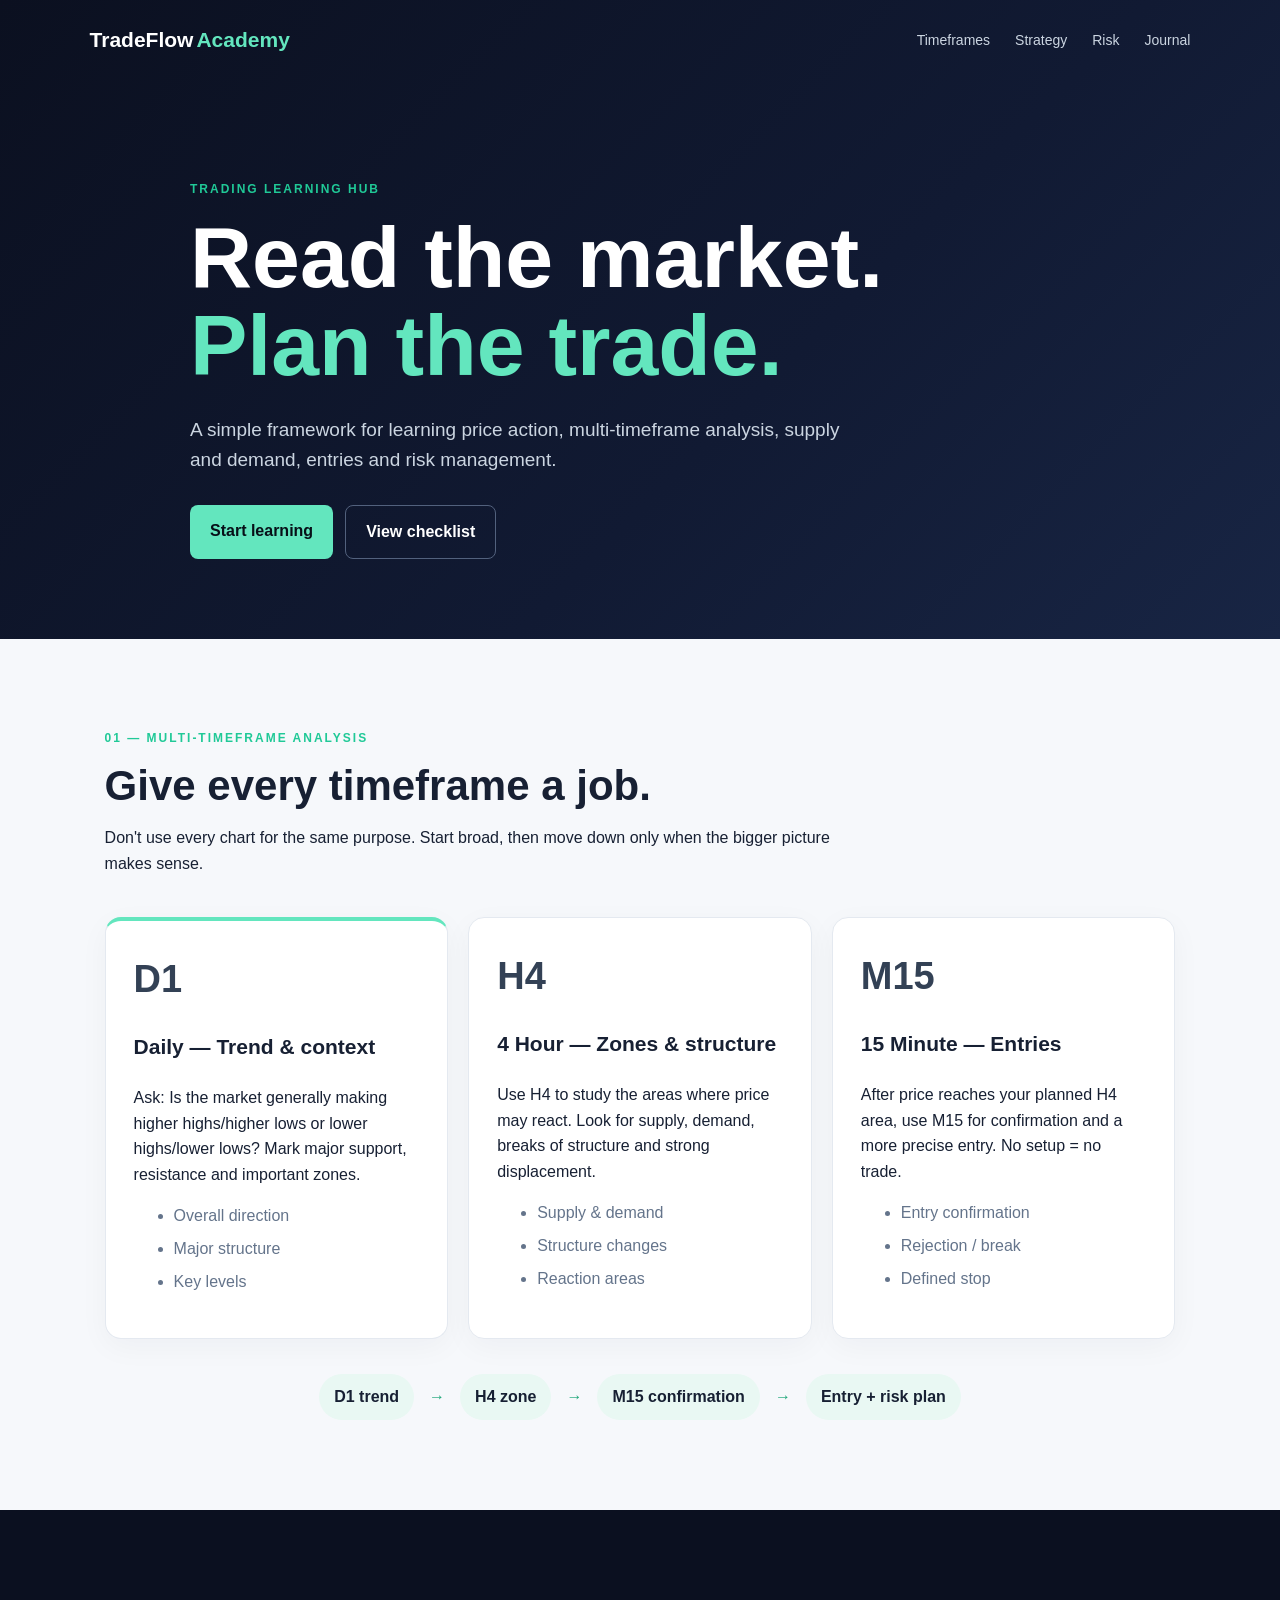
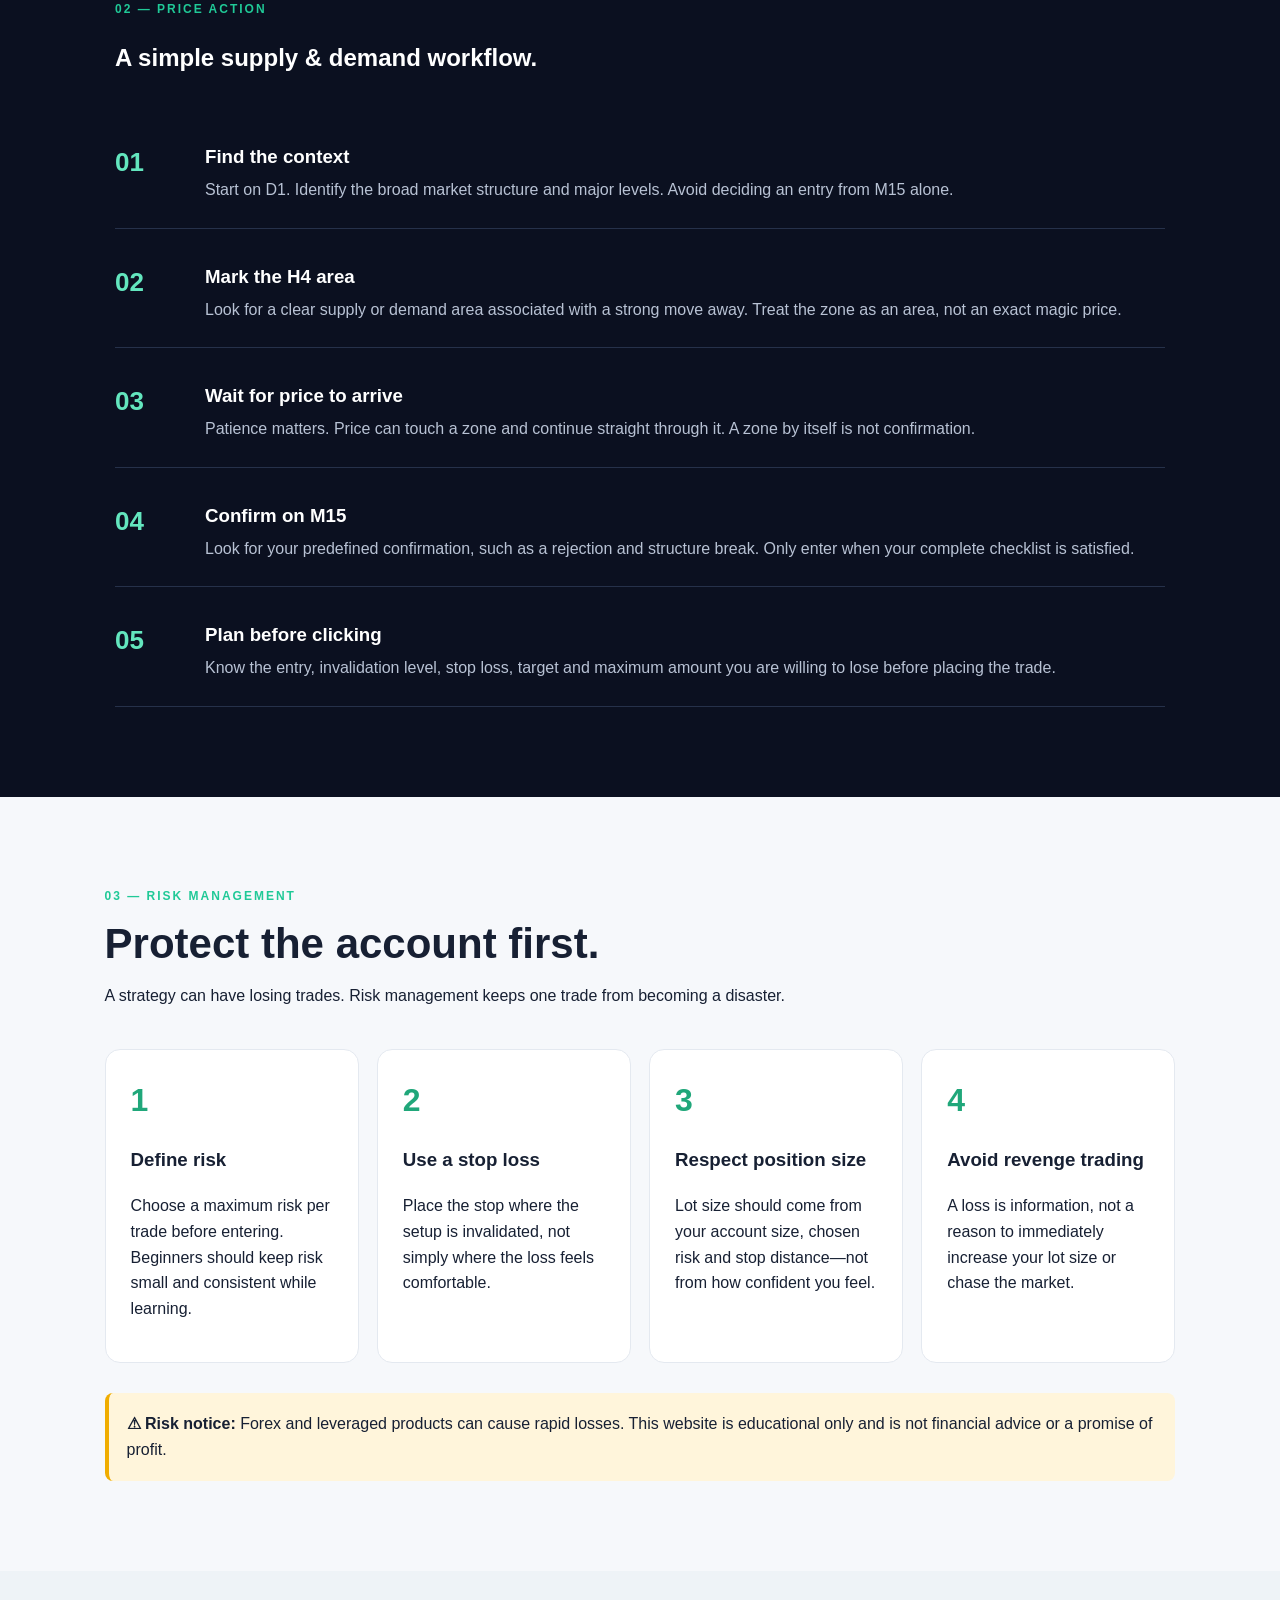
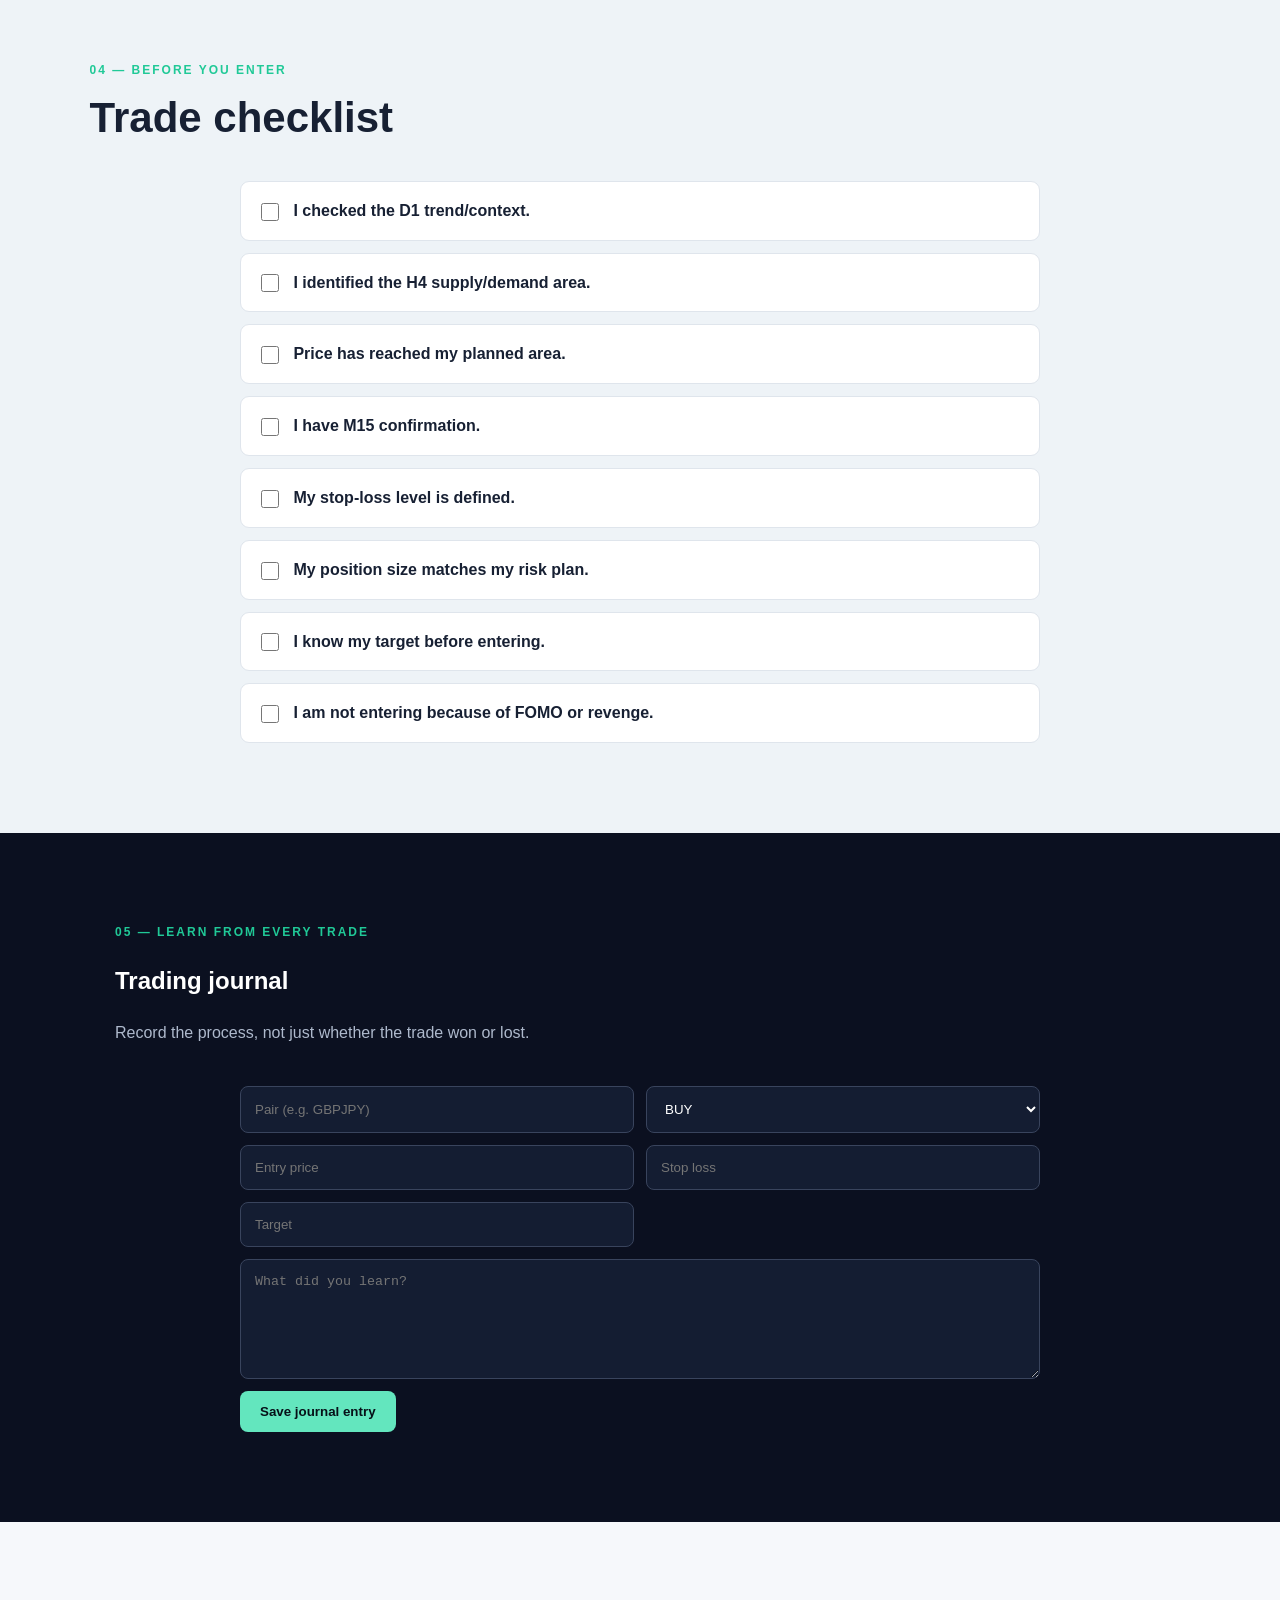
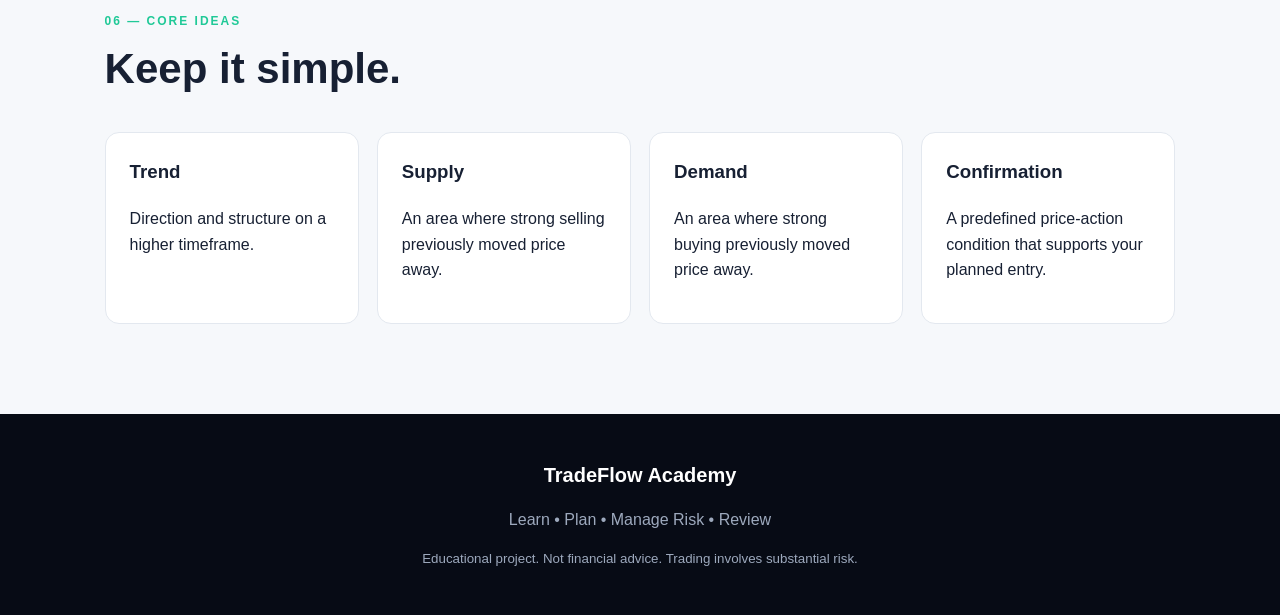
==== index.html @ 01207ad9 "Add files via upload" ====
<!DOCTYPE html>
<html lang="en">
<head>
  <meta charset="UTF-8">
  <meta name="viewport" content="width=device-width, initial-scale=1.0">
  <meta name="description" content="A beginner-friendly trading education hub covering market structure, timeframes, supply and demand, entries, risk management and journaling.">
  <title>TradeFlow Academy | Trading Learning Hub</title>
  <link rel="stylesheet" href="style.css">
</head>
<body>
<header class="hero">
  <nav>
    <a class="logo" href="#home">TradeFlow<span>Academy</span></a>
    <div class="navlinks">
      <a href="#timeframes">Timeframes</a>
      <a href="#strategy">Strategy</a>
      <a href="#risk">Risk</a>
      <a href="#journal">Journal</a>
    </div>
  </nav>
  <div class="hero-content" id="home">
    <p class="eyebrow">TRADING LEARNING HUB</p>
    <h1>Read the market.<br><span>Plan the trade.</span></h1>
    <p class="lead">A simple framework for learning price action, multi-timeframe analysis, supply and demand, entries and risk management.</p>
    <div class="buttons">
      <a class="btn primary" href="#timeframes">Start learning</a>
      <a class="btn ghost" href="#checklist">View checklist</a>
    </div>
  </div>
</header>

<main>
<section class="section" id="timeframes">
  <div class="section-head">
    <p class="eyebrow">01 — MULTI-TIMEFRAME ANALYSIS</p>
    <h2>Give every timeframe a job.</h2>
    <p>Don't use every chart for the same purpose. Start broad, then move down only when the bigger picture makes sense.</p>
  </div>
  <div class="cards timeframe-grid">
    <article class="card accent">
      <div class="tf">D1</div>
      <h3>Daily — Trend & context</h3>
      <p>Ask: Is the market generally making higher highs/higher lows or lower highs/lower lows? Mark major support, resistance and important zones.</p>
      <ul><li>Overall direction</li><li>Major structure</li><li>Key levels</li></ul>
    </article>
    <article class="card">
      <div class="tf">H4</div>
      <h3>4 Hour — Zones & structure</h3>
      <p>Use H4 to study the areas where price may react. Look for supply, demand, breaks of structure and strong displacement.</p>
      <ul><li>Supply & demand</li><li>Structure changes</li><li>Reaction areas</li></ul>
    </article>
    <article class="card">
      <div class="tf">M15</div>
      <h3>15 Minute — Entries</h3>
      <p>After price reaches your planned H4 area, use M15 for confirmation and a more precise entry. No setup = no trade.</p>
      <ul><li>Entry confirmation</li><li>Rejection / break</li><li>Defined stop</li></ul>
    </article>
  </div>
  <div class="flow">
    <span>D1 trend</span><b>→</b><span>H4 zone</span><b>→</b><span>M15 confirmation</span><b>→</b><span>Entry + risk plan</span>
  </div>
</section>

<section class="dark-section" id="strategy">
  <div class="section-head">
    <p class="eyebrow">02 — PRICE ACTION</p>
    <h2>A simple supply & demand workflow.</h2>
  </div>
  <div class="strategy-list">
    <div class="step"><span>01</span><div><h3>Find the context</h3><p>Start on D1. Identify the broad market structure and major levels. Avoid deciding an entry from M15 alone.</p></div></div>
    <div class="step"><span>02</span><div><h3>Mark the H4 area</h3><p>Look for a clear supply or demand area associated with a strong move away. Treat the zone as an area, not an exact magic price.</p></div></div>
    <div class="step"><span>03</span><div><h3>Wait for price to arrive</h3><p>Patience matters. Price can touch a zone and continue straight through it. A zone by itself is not confirmation.</p></div></div>
    <div class="step"><span>04</span><div><h3>Confirm on M15</h3><p>Look for your predefined confirmation, such as a rejection and structure break. Only enter when your complete checklist is satisfied.</p></div></div>
    <div class="step"><span>05</span><div><h3>Plan before clicking</h3><p>Know the entry, invalidation level, stop loss, target and maximum amount you are willing to lose before placing the trade.</p></div></div>
  </div>
</section>

<section class="section" id="risk">
  <div class="section-head">
    <p class="eyebrow">03 — RISK MANAGEMENT</p>
    <h2>Protect the account first.</h2>
    <p>A strategy can have losing trades. Risk management keeps one trade from becoming a disaster.</p>
  </div>
  <div class="risk-grid">
    <div class="risk-box"><strong>1</strong><h3>Define risk</h3><p>Choose a maximum risk per trade before entering. Beginners should keep risk small and consistent while learning.</p></div>
    <div class="risk-box"><strong>2</strong><h3>Use a stop loss</h3><p>Place the stop where the setup is invalidated, not simply where the loss feels comfortable.</p></div>
    <div class="risk-box"><strong>3</strong><h3>Respect position size</h3><p>Lot size should come from your account size, chosen risk and stop distance—not from how confident you feel.</p></div>
    <div class="risk-box"><strong>4</strong><h3>Avoid revenge trading</h3><p>A loss is information, not a reason to immediately increase your lot size or chase the market.</p></div>
  </div>
  <div class="warning"><strong>⚠ Risk notice:</strong> Forex and leveraged products can cause rapid losses. This website is educational only and is not financial advice or a promise of profit.</div>
</section>

<section class="section alt" id="checklist">
  <div class="section-head">
    <p class="eyebrow">04 — BEFORE YOU ENTER</p>
    <h2>Trade checklist</h2>
  </div>
  <div class="checklist">
    <label><input type="checkbox"> I checked the D1 trend/context.</label>
    <label><input type="checkbox"> I identified the H4 supply/demand area.</label>
    <label><input type="checkbox"> Price has reached my planned area.</label>
    <label><input type="checkbox"> I have M15 confirmation.</label>
    <label><input type="checkbox"> My stop-loss level is defined.</label>
    <label><input type="checkbox"> My position size matches my risk plan.</label>
    <label><input type="checkbox"> I know my target before entering.</label>
    <label><input type="checkbox"> I am not entering because of FOMO or revenge.</label>
  </div>
</section>

<section class="dark-section" id="journal">
  <div class="section-head">
    <p class="eyebrow">05 — LEARN FROM EVERY TRADE</p>
    <h2>Trading journal</h2>
    <p>Record the process, not just whether the trade won or lost.</p>
  </div>
  <div class="journal-form">
    <input id="pair" placeholder="Pair (e.g. GBPJPY)">
    <select id="direction"><option>BUY</option><option>SELL</option></select>
    <input id="entry" placeholder="Entry price">
    <input id="stop" placeholder="Stop loss">
    <input id="target" placeholder="Target">
    <textarea id="lesson" placeholder="What did you learn?"></textarea>
    <button class="btn primary" onclick="saveTrade()">Save journal entry</button>
    <p id="saved"></p>
  </div>
</section>

<section class="section">
  <div class="section-head">
    <p class="eyebrow">06 — CORE IDEAS</p>
    <h2>Keep it simple.</h2>
  </div>
  <div class="mini-grid">
    <article><h3>Trend</h3><p>Direction and structure on a higher timeframe.</p></article>
    <article><h3>Supply</h3><p>An area where strong selling previously moved price away.</p></article>
    <article><h3>Demand</h3><p>An area where strong buying previously moved price away.</p></article>
    <article><h3>Confirmation</h3><p>A predefined price-action condition that supports your planned entry.</p></article>
  </div>
</section>
</main>

<footer>
  <strong>TradeFlow Academy</strong>
  <p>Learn • Plan • Manage Risk • Review</p>
  <small>Educational project. Not financial advice. Trading involves substantial risk.</small>
</footer>

<script>
function saveTrade() {
  const pair = document.getElementById('pair').value || 'Unnamed trade';
  const lesson = document.getElementById('lesson').value || 'No lesson recorded.';
  localStorage.setItem('lastTrade', JSON.stringify({
    pair, direction: document.getElementById('direction').value,
    entry: document.getElementById('entry').value,
    stop: document.getElementById('stop').value,
    target: document.getElementById('target').value, lesson
  }));
  document.getElementById('saved').textContent = '✓ Saved on this device.';
}
</script>
</body>
</html>
---- style.css ----
*{box-sizing:border-box}html{scroll-behavior:smooth}body{margin:0;font-family:Arial,Helvetica,sans-serif;color:#172033;background:#f6f8fb;line-height:1.6}a{text-decoration:none;color:inherit}.hero{background:linear-gradient(135deg,#0b1020 0%,#111a33 60%,#182544 100%);color:white;min-height:600px;padding:0 7% 80px}nav{height:80px;display:flex;align-items:center;justify-content:space-between;max-width:1200px;margin:auto}.logo{font-size:21px;font-weight:800}.logo span{color:#63e6be;margin-left:3px}.navlinks{display:flex;gap:25px;color:#cbd5e1;font-size:14px}.hero-content{max-width:900px;margin:100px auto 0}.eyebrow{letter-spacing:2px;font-size:12px;font-weight:800;color:#20c997;margin:0 0 15px}.hero h1{font-size:clamp(48px,8vw,86px);line-height:1.02;margin:0 0 25px}.hero h1 span{color:#63e6be}.lead{max-width:650px;color:#cbd5e1;font-size:19px}.buttons{display:flex;gap:12px;margin-top:30px}.btn{display:inline-block;border:0;border-radius:8px;padding:13px 20px;font-weight:700;cursor:pointer}.primary{background:#63e6be;color:#071018}.ghost{border:1px solid #52617d;color:white}.section{padding:90px 7%;max-width:1250px;margin:auto}.section-head{max-width:760px;margin-bottom:40px}.section h2{font-size:42px;line-height:1.1;margin:0 0 15px}.cards{display:grid;grid-template-columns:repeat(3,1fr);gap:20px}.card{background:white;border:1px solid #e4e9f0;border-radius:16px;padding:28px;box-shadow:0 8px 30px #1018280a}.card.accent{border-top:4px solid #63e6be}.tf{font-weight:900;font-size:38px;color:#334155}.card h3{font-size:21px}.card li{margin:7px 0;color:#64748b}.flow{display:flex;flex-wrap:wrap;justify-content:center;gap:15px;align-items:center;margin-top:35px;font-weight:800}.flow span{background:#e9f8f3;padding:10px 15px;border-radius:30px}.flow b{color:#20a77a}.dark-section{background:#0b1020;color:white;padding:90px 7%}.dark-section>.section-head,.strategy-list{max-width:1050px;margin-left:auto;margin-right:auto}.dark-section .section-head p:not(.eyebrow){color:#aeb9cc}.strategy-list{display:grid;gap:8px}.step{display:grid;grid-template-columns:70px 1fr;gap:20px;padding:25px 0;border-bottom:1px solid #26314a}.step span{font-size:26px;font-weight:900;color:#63e6be}.step h3{margin:0 0 5px}.step p{margin:0;color:#b8c2d4}.risk-grid{display:grid;grid-template-columns:repeat(4,1fr);gap:18px}.risk-box{background:white;border:1px solid #e4e9f0;border-radius:15px;padding:25px}.risk-box strong{font-size:32px;color:#20a77a}.warning{margin-top:30px;padding:18px;background:#fff5db;border-left:4px solid #f0ad00;border-radius:8px}.alt{background:#eef3f7;max-width:none}.checklist{max-width:800px;margin:auto;display:grid;gap:12px}.checklist label{background:white;border:1px solid #dfe5ec;padding:16px;border-radius:9px;font-weight:600}.checklist input{width:18px;height:18px;margin-right:10px;vertical-align:middle}.journal-form{max-width:800px;margin:auto;display:grid;grid-template-columns:1fr 1fr;gap:12px}.journal-form input,.journal-form select,.journal-form textarea{width:100%;padding:14px;border-radius:8px;border:1px solid #39445d;background:#141d32;color:white}.journal-form textarea{grid-column:1/-1;min-height:120px}.journal-form .btn{width:max-content}.mini-grid{display:grid;grid-template-columns:repeat(4,1fr);gap:18px}.mini-grid article{background:white;padding:24px;border-radius:14px;border:1px solid #e3e8ef}.mini-grid h3{margin-top:0}footer{background:#070b15;color:#9da9bd;text-align:center;padding:45px 20px}footer strong{color:white;font-size:20px}footer small{display:block;margin-top:15px}@media(max-width:800px){.navlinks{display:none}.hero{padding-left:5%;padding-right:5%}.hero-content{margin-top:70px}.cards,.risk-grid,.mini-grid{grid-template-columns:1fr}.section,.dark-section{padding:65px 5%}.section h2{font-size:34px}.journal-form{grid-template-columns:1fr}.journal-form textarea{grid-column:auto}.flow{justify-content:flex-start}.hero h1{font-size:52px}}
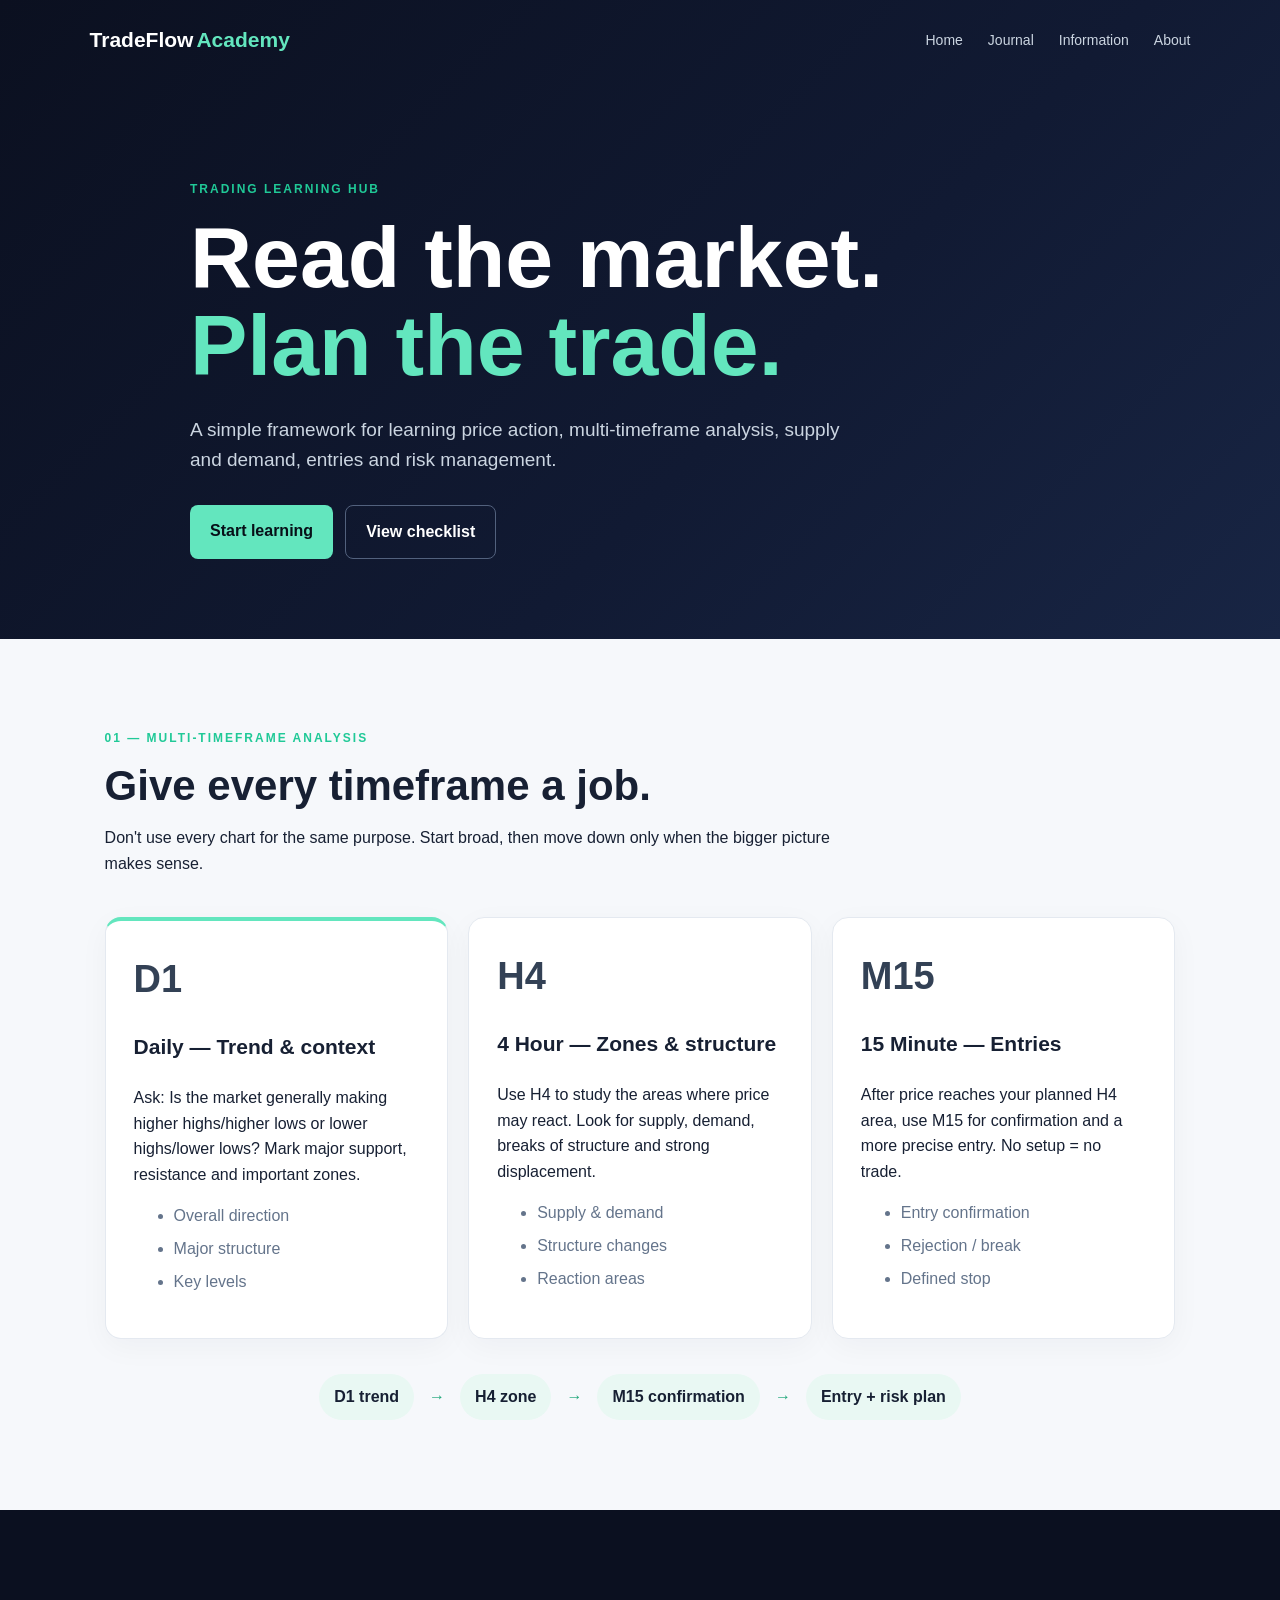
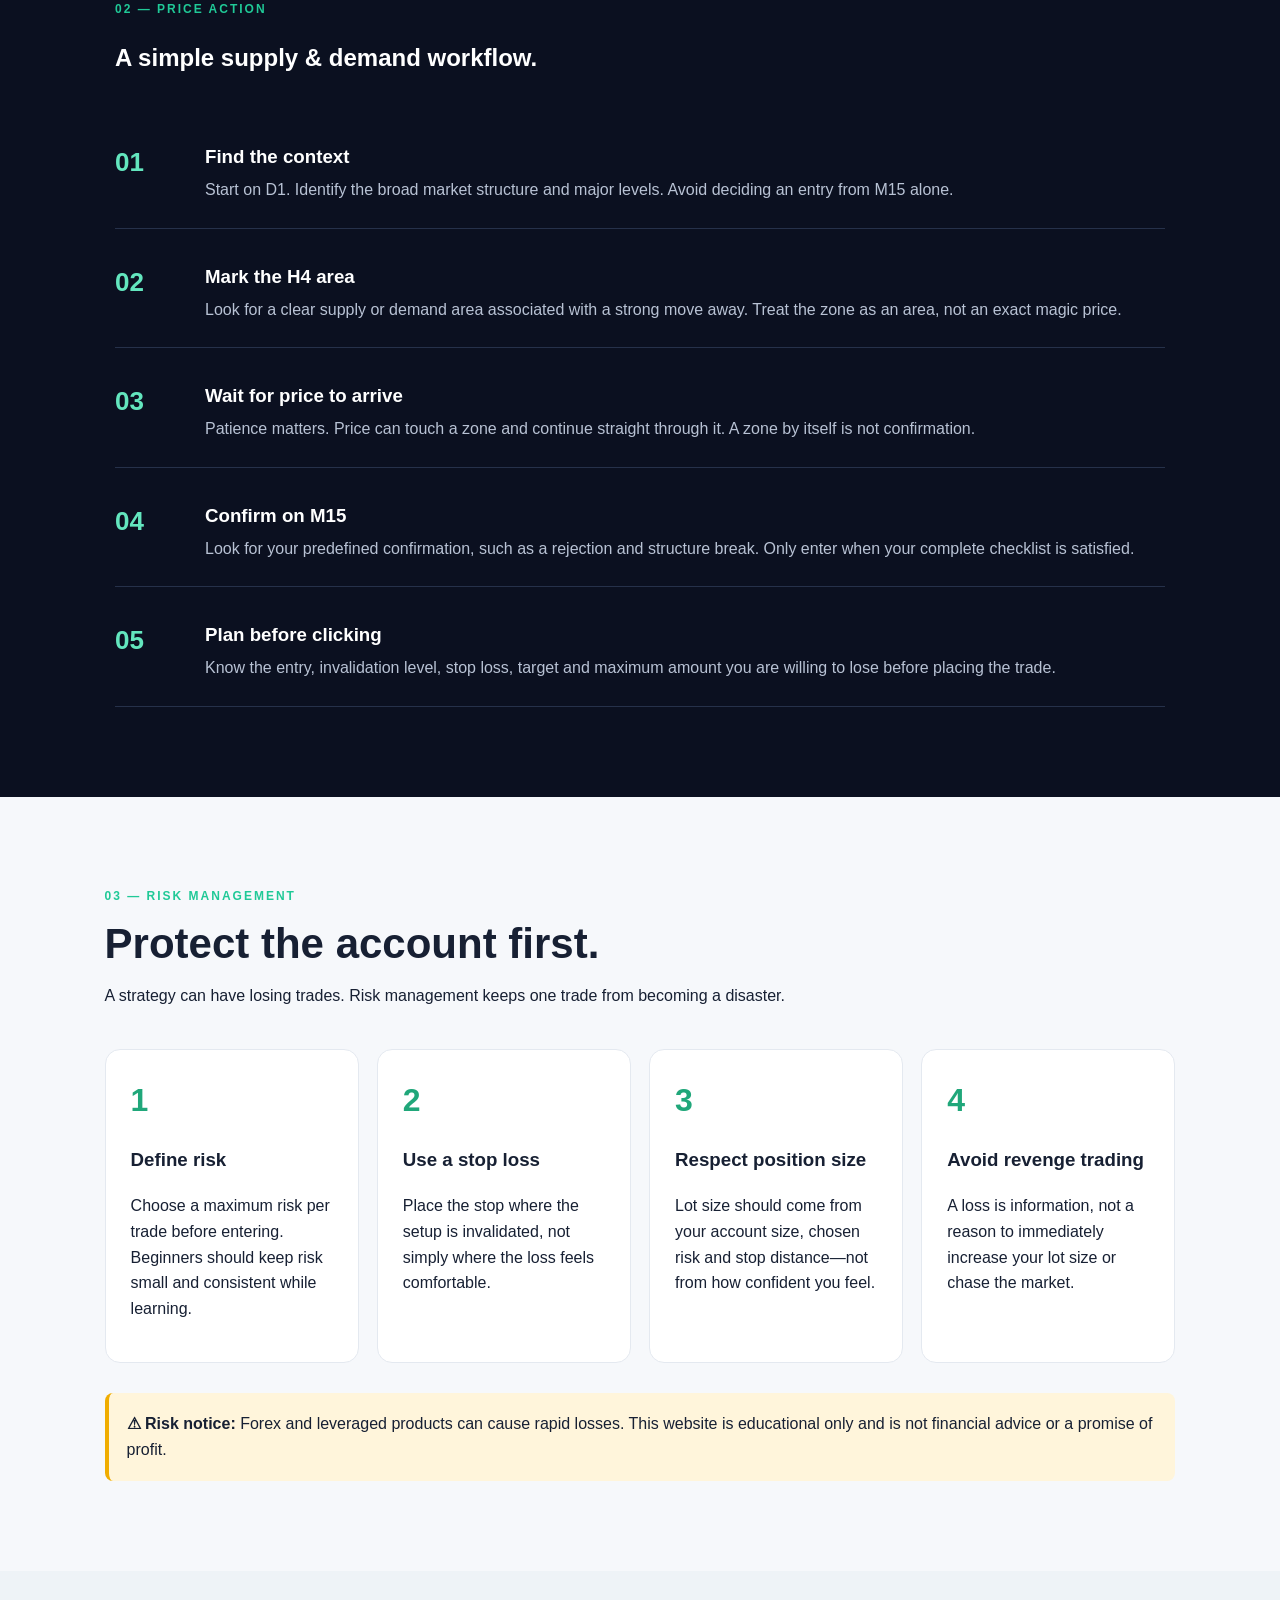
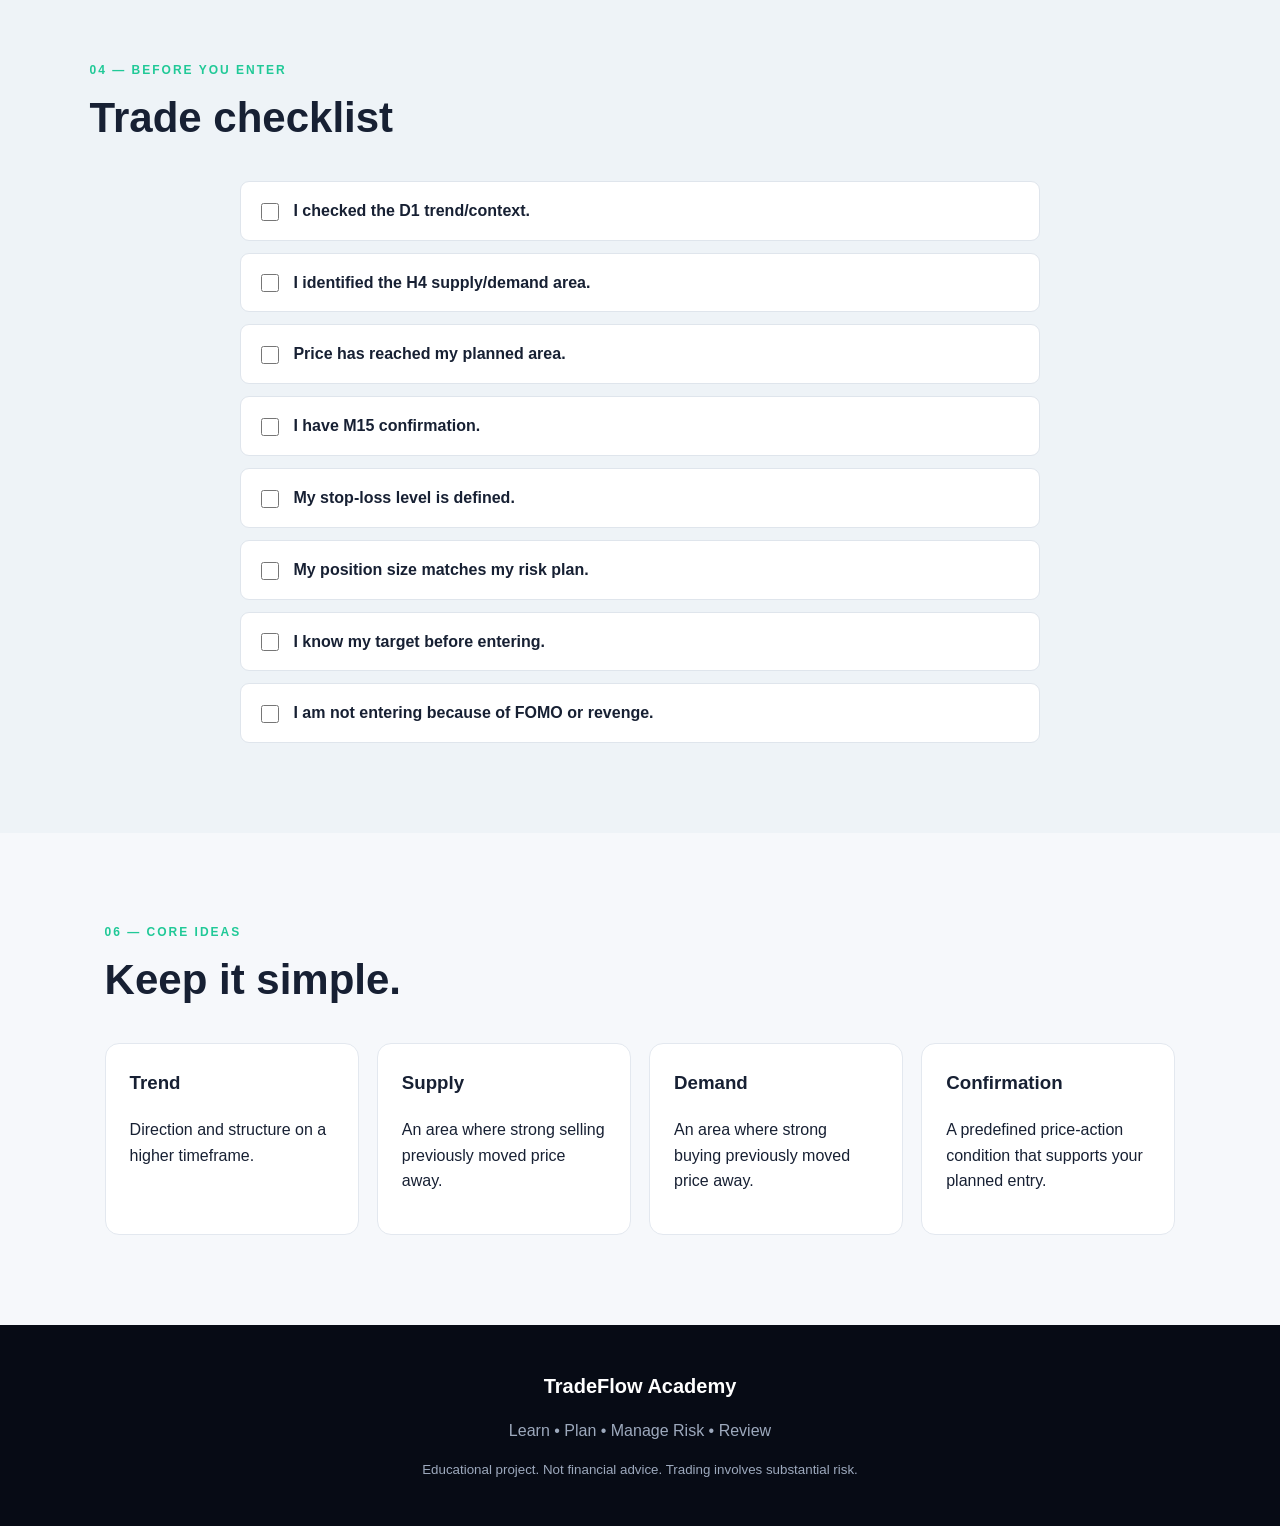
==== commit 98645835: "Add initial index.html for TradeFlow Academy This is a complete HTML document for the TradeFlow Acad" ====
--- a/index.html
+++ b/index.html
@@ -7,21 +7,26 @@
   <title>TradeFlow Academy | Trading Learning Hub</title>
   <link rel="stylesheet" href="style.css">
 </head>
+
 <body>
+
 <header class="hero">
   <nav>
-    <a class="logo" href="#home">TradeFlow<span>Academy</span></a>
+    <a class="logo" href="index.html">TradeFlow<span>Academy</span></a>
+
     <div class="navlinks">
-      <a href="#timeframes">Timeframes</a>
-      <a href="#strategy">Strategy</a>
-      <a href="#risk">Risk</a>
-      <a href="#journal">Journal</a>
+      <a href="index.html">Home</a>
+      <a href="journal.html">Journal</a>
+      <a href="information.html">Information</a>
+      <a href="about.html">About</a>
     </div>
   </nav>
+
   <div class="hero-content" id="home">
     <p class="eyebrow">TRADING LEARNING HUB</p>
     <h1>Read the market.<br><span>Plan the trade.</span></h1>
     <p class="lead">A simple framework for learning price action, multi-timeframe analysis, supply and demand, entries and risk management.</p>
+
     <div class="buttons">
       <a class="btn primary" href="#timeframes">Start learning</a>
       <a class="btn ghost" href="#checklist">View checklist</a>
@@ -30,71 +35,167 @@
 </header>
 
 <main>
+
 <section class="section" id="timeframes">
   <div class="section-head">
     <p class="eyebrow">01 — MULTI-TIMEFRAME ANALYSIS</p>
     <h2>Give every timeframe a job.</h2>
     <p>Don't use every chart for the same purpose. Start broad, then move down only when the bigger picture makes sense.</p>
   </div>
+
   <div class="cards timeframe-grid">
+
     <article class="card accent">
       <div class="tf">D1</div>
       <h3>Daily — Trend & context</h3>
       <p>Ask: Is the market generally making higher highs/higher lows or lower highs/lower lows? Mark major support, resistance and important zones.</p>
-      <ul><li>Overall direction</li><li>Major structure</li><li>Key levels</li></ul>
-    </article>
+      <ul>
+        <li>Overall direction</li>
+        <li>Major structure</li>
+        <li>Key levels</li>
+      </ul>
+    </article>
+
     <article class="card">
       <div class="tf">H4</div>
       <h3>4 Hour — Zones & structure</h3>
       <p>Use H4 to study the areas where price may react. Look for supply, demand, breaks of structure and strong displacement.</p>
-      <ul><li>Supply & demand</li><li>Structure changes</li><li>Reaction areas</li></ul>
-    </article>
+      <ul>
+        <li>Supply & demand</li>
+        <li>Structure changes</li>
+        <li>Reaction areas</li>
+      </ul>
+    </article>
+
     <article class="card">
       <div class="tf">M15</div>
       <h3>15 Minute — Entries</h3>
       <p>After price reaches your planned H4 area, use M15 for confirmation and a more precise entry. No setup = no trade.</p>
-      <ul><li>Entry confirmation</li><li>Rejection / break</li><li>Defined stop</li></ul>
-    </article>
-  </div>
+      <ul>
+        <li>Entry confirmation</li>
+        <li>Rejection / break</li>
+        <li>Defined stop</li>
+      </ul>
+    </article>
+
+  </div>
+
   <div class="flow">
-    <span>D1 trend</span><b>→</b><span>H4 zone</span><b>→</b><span>M15 confirmation</span><b>→</b><span>Entry + risk plan</span>
-  </div>
-</section>
+    <span>D1 trend</span>
+    <b>→</b>
+    <span>H4 zone</span>
+    <b>→</b>
+    <span>M15 confirmation</span>
+    <b>→</b>
+    <span>Entry + risk plan</span>
+  </div>
+</section>
+
 
 <section class="dark-section" id="strategy">
+
   <div class="section-head">
     <p class="eyebrow">02 — PRICE ACTION</p>
     <h2>A simple supply & demand workflow.</h2>
   </div>
+
   <div class="strategy-list">
-    <div class="step"><span>01</span><div><h3>Find the context</h3><p>Start on D1. Identify the broad market structure and major levels. Avoid deciding an entry from M15 alone.</p></div></div>
-    <div class="step"><span>02</span><div><h3>Mark the H4 area</h3><p>Look for a clear supply or demand area associated with a strong move away. Treat the zone as an area, not an exact magic price.</p></div></div>
-    <div class="step"><span>03</span><div><h3>Wait for price to arrive</h3><p>Patience matters. Price can touch a zone and continue straight through it. A zone by itself is not confirmation.</p></div></div>
-    <div class="step"><span>04</span><div><h3>Confirm on M15</h3><p>Look for your predefined confirmation, such as a rejection and structure break. Only enter when your complete checklist is satisfied.</p></div></div>
-    <div class="step"><span>05</span><div><h3>Plan before clicking</h3><p>Know the entry, invalidation level, stop loss, target and maximum amount you are willing to lose before placing the trade.</p></div></div>
-  </div>
-</section>
+
+    <div class="step">
+      <span>01</span>
+      <div>
+        <h3>Find the context</h3>
+        <p>Start on D1. Identify the broad market structure and major levels. Avoid deciding an entry from M15 alone.</p>
+      </div>
+    </div>
+
+    <div class="step">
+      <span>02</span>
+      <div>
+        <h3>Mark the H4 area</h3>
+        <p>Look for a clear supply or demand area associated with a strong move away. Treat the zone as an area, not an exact magic price.</p>
+      </div>
+    </div>
+
+    <div class="step">
+      <span>03</span>
+      <div>
+        <h3>Wait for price to arrive</h3>
+        <p>Patience matters. Price can touch a zone and continue straight through it. A zone by itself is not confirmation.</p>
+      </div>
+    </div>
+
+    <div class="step">
+      <span>04</span>
+      <div>
+        <h3>Confirm on M15</h3>
+        <p>Look for your predefined confirmation, such as a rejection and structure break. Only enter when your complete checklist is satisfied.</p>
+      </div>
+    </div>
+
+    <div class="step">
+      <span>05</span>
+      <div>
+        <h3>Plan before clicking</h3>
+        <p>Know the entry, invalidation level, stop loss, target and maximum amount you are willing to lose before placing the trade.</p>
+      </div>
+    </div>
+
+  </div>
+</section>
+
 
 <section class="section" id="risk">
+
   <div class="section-head">
     <p class="eyebrow">03 — RISK MANAGEMENT</p>
     <h2>Protect the account first.</h2>
     <p>A strategy can have losing trades. Risk management keeps one trade from becoming a disaster.</p>
   </div>
+
   <div class="risk-grid">
-    <div class="risk-box"><strong>1</strong><h3>Define risk</h3><p>Choose a maximum risk per trade before entering. Beginners should keep risk small and consistent while learning.</p></div>
-    <div class="risk-box"><strong>2</strong><h3>Use a stop loss</h3><p>Place the stop where the setup is invalidated, not simply where the loss feels comfortable.</p></div>
-    <div class="risk-box"><strong>3</strong><h3>Respect position size</h3><p>Lot size should come from your account size, chosen risk and stop distance—not from how confident you feel.</p></div>
-    <div class="risk-box"><strong>4</strong><h3>Avoid revenge trading</h3><p>A loss is information, not a reason to immediately increase your lot size or chase the market.</p></div>
-  </div>
-  <div class="warning"><strong>⚠ Risk notice:</strong> Forex and leveraged products can cause rapid losses. This website is educational only and is not financial advice or a promise of profit.</div>
-</section>
+
+    <div class="risk-box">
+      <strong>1</strong>
+      <h3>Define risk</h3>
+      <p>Choose a maximum risk per trade before entering. Beginners should keep risk small and consistent while learning.</p>
+    </div>
+
+    <div class="risk-box">
+      <strong>2</strong>
+      <h3>Use a stop loss</h3>
+      <p>Place the stop where the setup is invalidated, not simply where the loss feels comfortable.</p>
+    </div>
+
+    <div class="risk-box">
+      <strong>3</strong>
+      <h3>Respect position size</h3>
+      <p>Lot size should come from your account size, chosen risk and stop distance—not from how confident you feel.</p>
+    </div>
+
+    <div class="risk-box">
+      <strong>4</strong>
+      <h3>Avoid revenge trading</h3>
+      <p>A loss is information, not a reason to immediately increase your lot size or chase the market.</p>
+    </div>
+
+  </div>
+
+  <div class="warning">
+    <strong>⚠ Risk notice:</strong>
+    Forex and leveraged products can cause rapid losses. This website is educational only and is not financial advice or a promise of profit.
+  </div>
+
+</section>
+
 
 <section class="section alt" id="checklist">
+
   <div class="section-head">
     <p class="eyebrow">04 — BEFORE YOU ENTER</p>
     <h2>Trade checklist</h2>
   </div>
+
   <div class="checklist">
     <label><input type="checkbox"> I checked the D1 trend/context.</label>
     <label><input type="checkbox"> I identified the H4 supply/demand area.</label>
@@ -105,39 +206,43 @@
     <label><input type="checkbox"> I know my target before entering.</label>
     <label><input type="checkbox"> I am not entering because of FOMO or revenge.</label>
   </div>
-</section>
-
-<section class="dark-section" id="journal">
-  <div class="section-head">
-    <p class="eyebrow">05 — LEARN FROM EVERY TRADE</p>
-    <h2>Trading journal</h2>
-    <p>Record the process, not just whether the trade won or lost.</p>
-  </div>
-  <div class="journal-form">
-    <input id="pair" placeholder="Pair (e.g. GBPJPY)">
-    <select id="direction"><option>BUY</option><option>SELL</option></select>
-    <input id="entry" placeholder="Entry price">
-    <input id="stop" placeholder="Stop loss">
-    <input id="target" placeholder="Target">
-    <textarea id="lesson" placeholder="What did you learn?"></textarea>
-    <button class="btn primary" onclick="saveTrade()">Save journal entry</button>
-    <p id="saved"></p>
-  </div>
-</section>
+
+</section>
+
 
 <section class="section">
+
   <div class="section-head">
     <p class="eyebrow">06 — CORE IDEAS</p>
     <h2>Keep it simple.</h2>
   </div>
+
   <div class="mini-grid">
-    <article><h3>Trend</h3><p>Direction and structure on a higher timeframe.</p></article>
-    <article><h3>Supply</h3><p>An area where strong selling previously moved price away.</p></article>
-    <article><h3>Demand</h3><p>An area where strong buying previously moved price away.</p></article>
-    <article><h3>Confirmation</h3><p>A predefined price-action condition that supports your planned entry.</p></article>
-  </div>
-</section>
+    <article>
+      <h3>Trend</h3>
+      <p>Direction and structure on a higher timeframe.</p>
+    </article>
+
+    <article>
+      <h3>Supply</h3>
+      <p>An area where strong selling previously moved price away.</p>
+    </article>
+
+    <article>
+      <h3>Demand</h3>
+      <p>An area where strong buying previously moved price away.</p>
+    </article>
+
+    <article>
+      <h3>Confirmation</h3>
+      <p>A predefined price-action condition that supports your planned entry.</p>
+    </article>
+  </div>
+
+</section>
+
 </main>
+
 
 <footer>
   <strong>TradeFlow Academy</strong>
@@ -145,18 +250,5 @@
   <small>Educational project. Not financial advice. Trading involves substantial risk.</small>
 </footer>
 
-<script>
-function saveTrade() {
-  const pair = document.getElementById('pair').value || 'Unnamed trade';
-  const lesson = document.getElementById('lesson').value || 'No lesson recorded.';
-  localStorage.setItem('lastTrade', JSON.stringify({
-    pair, direction: document.getElementById('direction').value,
-    entry: document.getElementById('entry').value,
-    stop: document.getElementById('stop').value,
-    target: document.getElementById('target').value, lesson
-  }));
-  document.getElementById('saved').textContent = '✓ Saved on this device.';
-}
-</script>
 </body>
 </html>
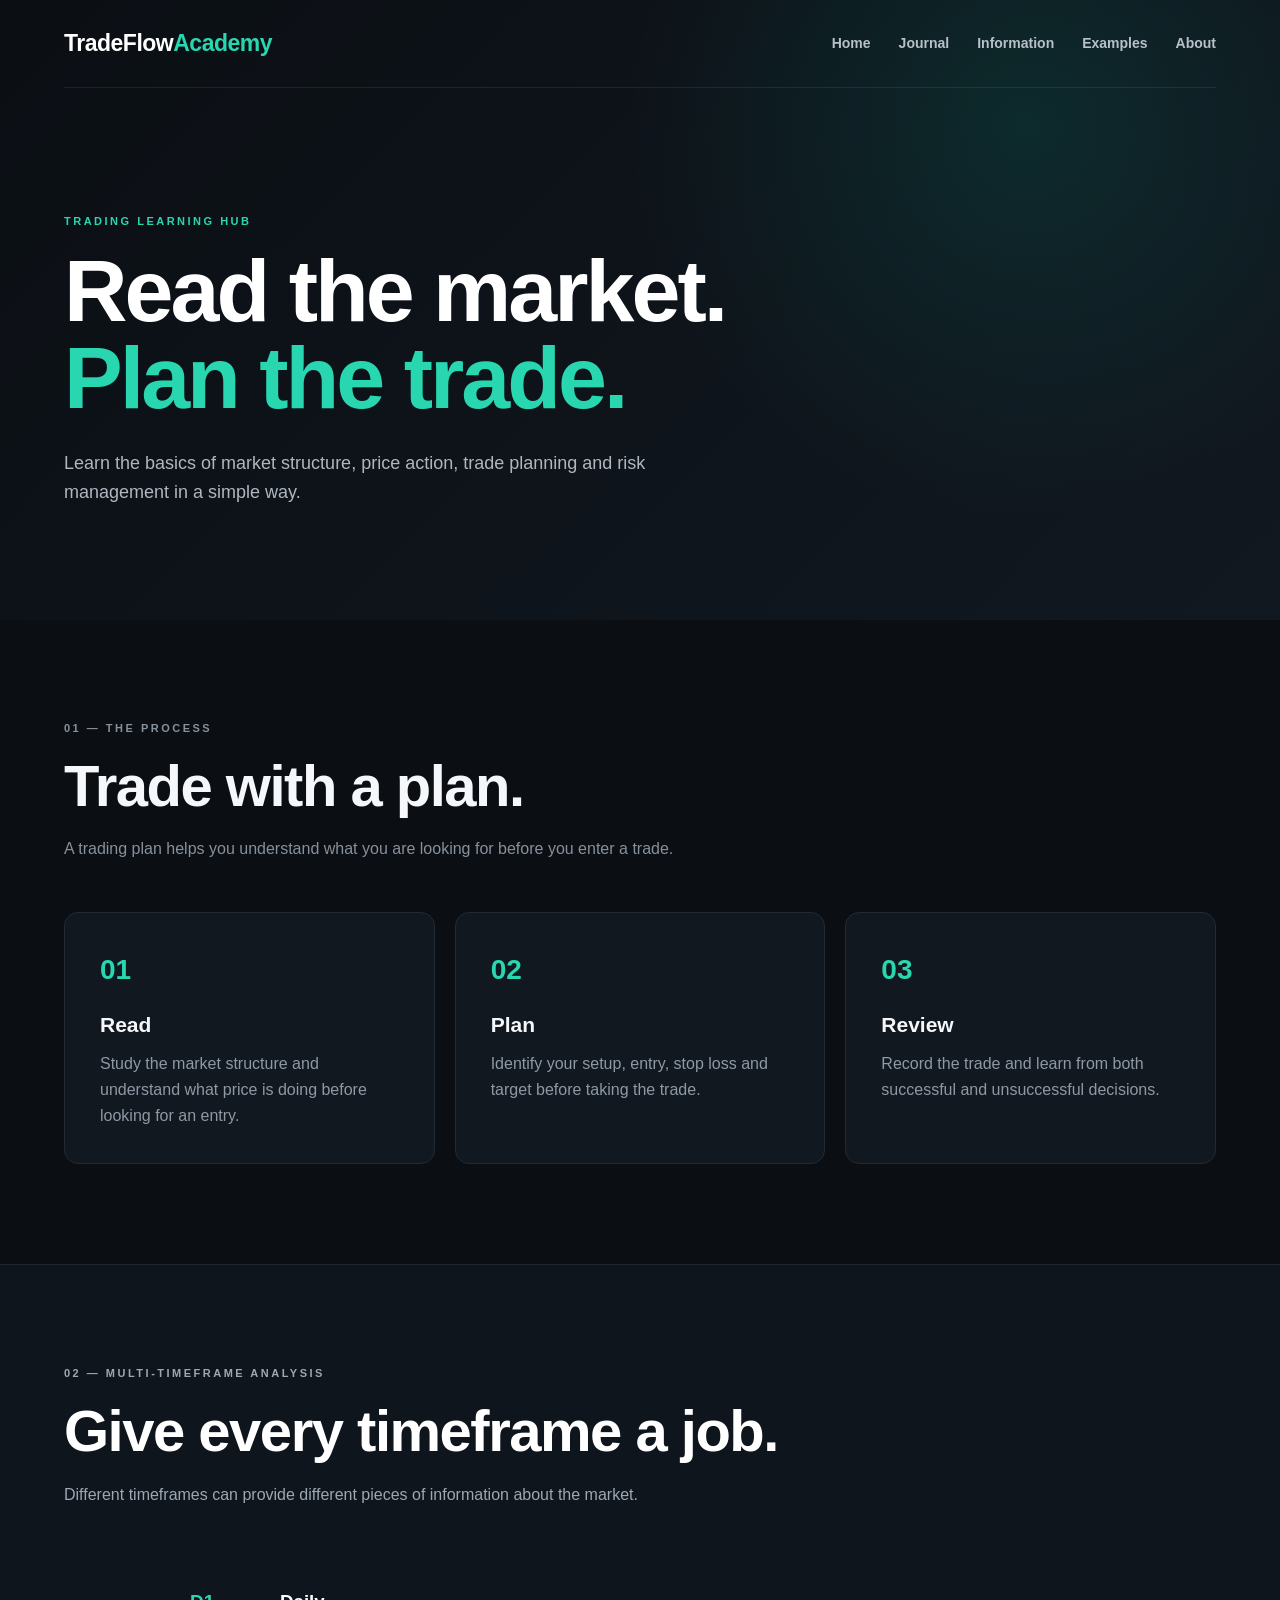
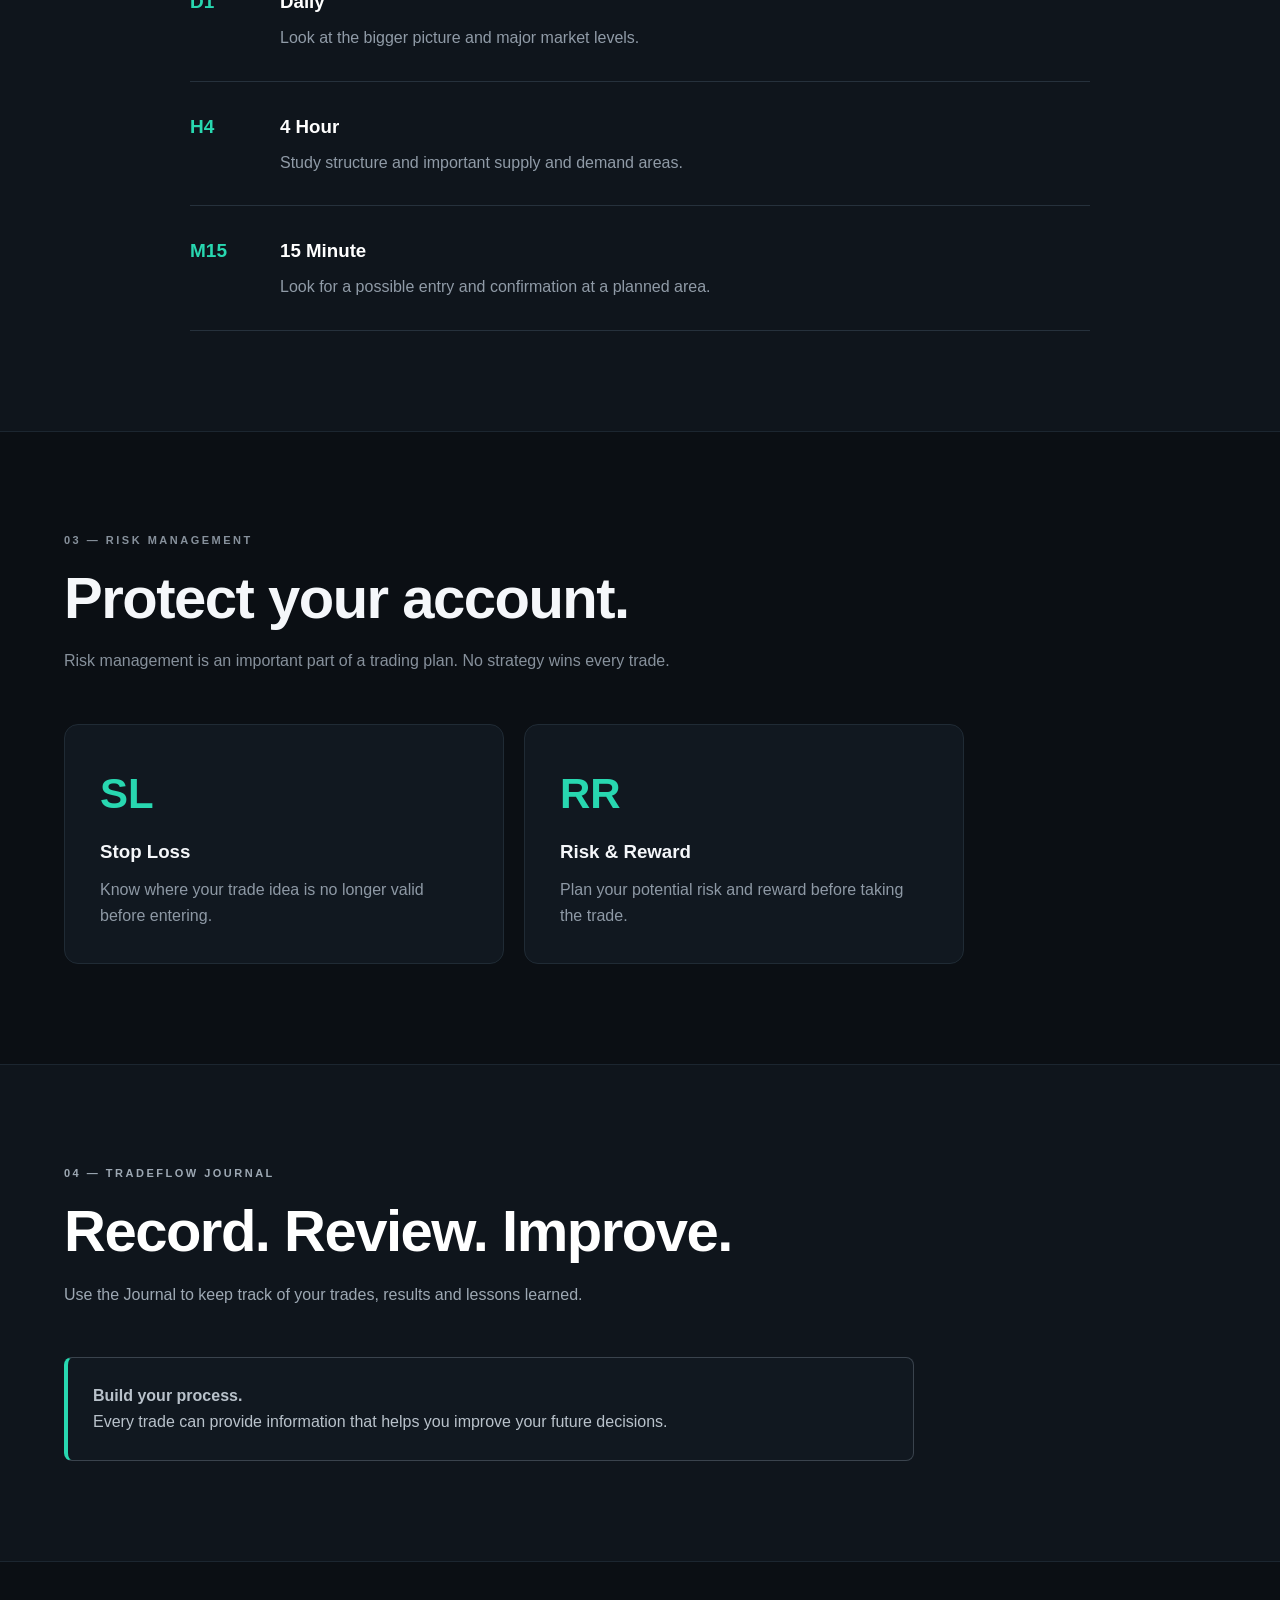
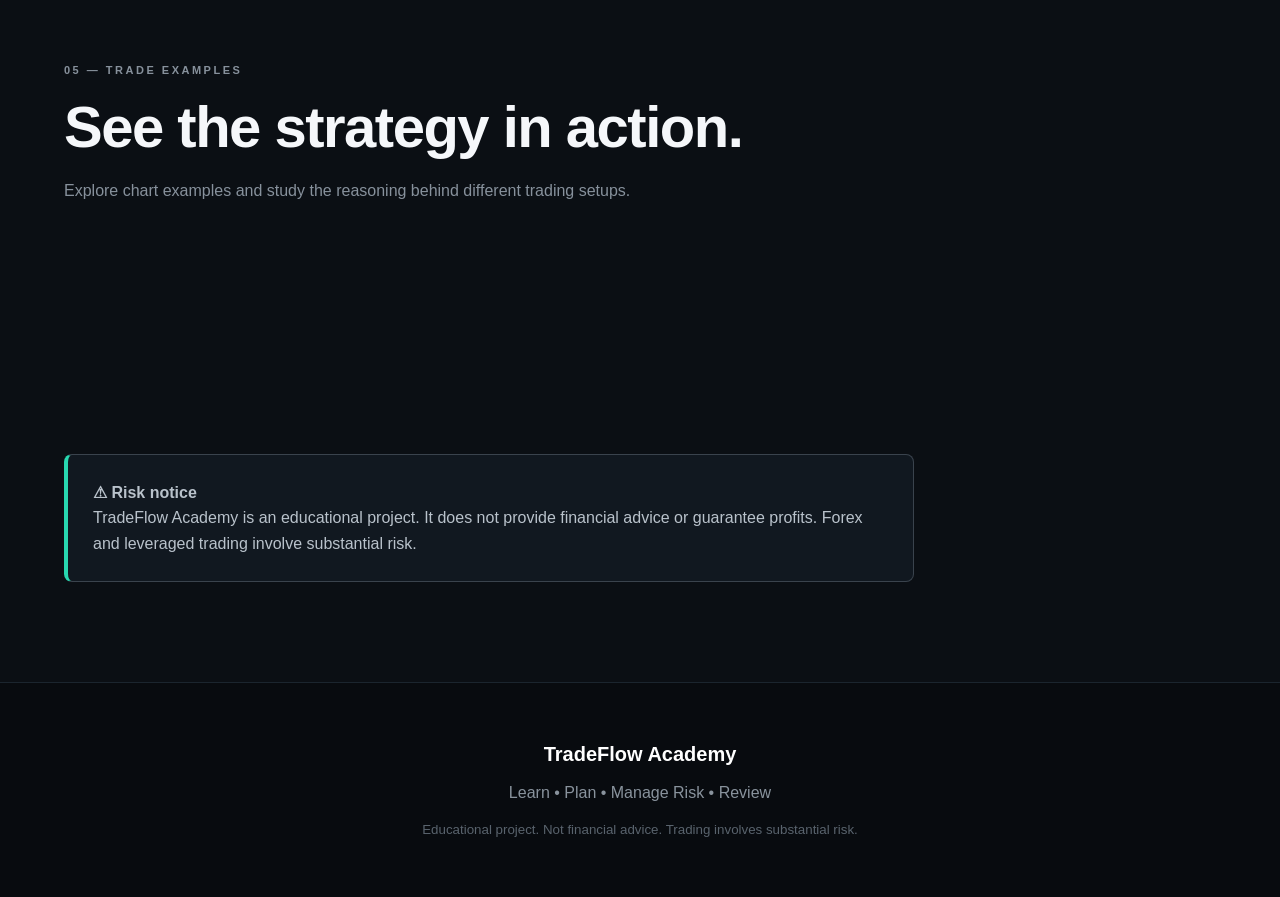
==== commit 797093a0: "Create index.html" ====
--- a/index.html
+++ b/index.html
@@ -1,9 +1,9 @@
 <!DOCTYPE html>
 <html lang="en">
+
 <head>
   <meta charset="UTF-8">
   <meta name="viewport" content="width=device-width, initial-scale=1.0">
-  <meta name="description" content="A beginner-friendly trading education hub covering market structure, timeframes, supply and demand, entries, risk management and journaling.">
   <title>TradeFlow Academy | Trading Learning Hub</title>
   <link rel="stylesheet" href="style.css">
 </head>
@@ -11,200 +11,259 @@
 <body>
 
 <header class="hero">
+
   <nav>
-    <a class="logo" href="index.html">TradeFlow<span>Academy</span></a>
+
+    <a class="logo" href="index.html">
+      TradeFlow<span>Academy</span>
+    </a>
 
     <div class="navlinks">
       <a href="index.html">Home</a>
       <a href="journal.html">Journal</a>
       <a href="information.html">Information</a>
+      <a href="examples.html">Examples</a>
       <a href="about.html">About</a>
     </div>
+
   </nav>
 
-  <div class="hero-content" id="home">
+
+  <div class="hero-content">
+
     <p class="eyebrow">TRADING LEARNING HUB</p>
-    <h1>Read the market.<br><span>Plan the trade.</span></h1>
-    <p class="lead">A simple framework for learning price action, multi-timeframe analysis, supply and demand, entries and risk management.</p>
-
-    <div class="buttons">
-      <a class="btn primary" href="#timeframes">Start learning</a>
-      <a class="btn ghost" href="#checklist">View checklist</a>
-    </div>
-  </div>
+
+    <h1>
+      Read the market.<br>
+      <span>Plan the trade.</span>
+    </h1>
+
+    <p class="lead">
+      Learn the basics of market structure, price action,
+      trade planning and risk management in a simple way.
+    </p>
+
+  </div>
+
 </header>
 
+
 <main>
 
-<section class="section" id="timeframes">
-  <div class="section-head">
-    <p class="eyebrow">01 — MULTI-TIMEFRAME ANALYSIS</p>
+
+<section class="section">
+
+  <div class="section-head">
+
+    <p class="eyebrow">01 — THE PROCESS</p>
+
+    <h2>Trade with a plan.</h2>
+
+    <p>
+      A trading plan helps you understand what you are looking
+      for before you enter a trade.
+    </p>
+
+  </div>
+
+
+  <div class="cards">
+
+    <article class="card">
+
+      <div class="tf">01</div>
+
+      <h3>Read</h3>
+
+      <p>
+        Study the market structure and understand what price
+        is doing before looking for an entry.
+      </p>
+
+    </article>
+
+
+    <article class="card">
+
+      <div class="tf">02</div>
+
+      <h3>Plan</h3>
+
+      <p>
+        Identify your setup, entry, stop loss and target
+        before taking the trade.
+      </p>
+
+    </article>
+
+
+    <article class="card">
+
+      <div class="tf">03</div>
+
+      <h3>Review</h3>
+
+      <p>
+        Record the trade and learn from both successful
+        and unsuccessful decisions.
+      </p>
+
+    </article>
+
+  </div>
+
+</section>
+
+
+<section class="dark-section">
+
+  <div class="section-head">
+
+    <p class="eyebrow">02 — MULTI-TIMEFRAME ANALYSIS</p>
+
     <h2>Give every timeframe a job.</h2>
-    <p>Don't use every chart for the same purpose. Start broad, then move down only when the bigger picture makes sense.</p>
-  </div>
-
-  <div class="cards timeframe-grid">
-
-    <article class="card accent">
-      <div class="tf">D1</div>
-      <h3>Daily — Trend & context</h3>
-      <p>Ask: Is the market generally making higher highs/higher lows or lower highs/lower lows? Mark major support, resistance and important zones.</p>
-      <ul>
-        <li>Overall direction</li>
-        <li>Major structure</li>
-        <li>Key levels</li>
-      </ul>
-    </article>
-
-    <article class="card">
-      <div class="tf">H4</div>
-      <h3>4 Hour — Zones & structure</h3>
-      <p>Use H4 to study the areas where price may react. Look for supply, demand, breaks of structure and strong displacement.</p>
-      <ul>
-        <li>Supply & demand</li>
-        <li>Structure changes</li>
-        <li>Reaction areas</li>
-      </ul>
-    </article>
-
-    <article class="card">
-      <div class="tf">M15</div>
-      <h3>15 Minute — Entries</h3>
-      <p>After price reaches your planned H4 area, use M15 for confirmation and a more precise entry. No setup = no trade.</p>
-      <ul>
-        <li>Entry confirmation</li>
-        <li>Rejection / break</li>
-        <li>Defined stop</li>
-      </ul>
-    </article>
-
-  </div>
-
-  <div class="flow">
-    <span>D1 trend</span>
-    <b>→</b>
-    <span>H4 zone</span>
-    <b>→</b>
-    <span>M15 confirmation</span>
-    <b>→</b>
-    <span>Entry + risk plan</span>
-  </div>
-</section>
-
-
-<section class="dark-section" id="strategy">
-
-  <div class="section-head">
-    <p class="eyebrow">02 — PRICE ACTION</p>
-    <h2>A simple supply & demand workflow.</h2>
-  </div>
+
+    <p>
+      Different timeframes can provide different pieces
+      of information about the market.
+    </p>
+
+  </div>
+
 
   <div class="strategy-list">
 
     <div class="step">
-      <span>01</span>
+
+      <span>D1</span>
+
       <div>
-        <h3>Find the context</h3>
-        <p>Start on D1. Identify the broad market structure and major levels. Avoid deciding an entry from M15 alone.</p>
+
+        <h3>Daily</h3>
+
+        <p>
+          Look at the bigger picture and major market levels.
+        </p>
+
       </div>
-    </div>
+
+    </div>
+
 
     <div class="step">
-      <span>02</span>
+
+      <span>H4</span>
+
       <div>
-        <h3>Mark the H4 area</h3>
-        <p>Look for a clear supply or demand area associated with a strong move away. Treat the zone as an area, not an exact magic price.</p>
+
+        <h3>4 Hour</h3>
+
+        <p>
+          Study structure and important supply and demand areas.
+        </p>
+
       </div>
-    </div>
+
+    </div>
+
 
     <div class="step">
-      <span>03</span>
+
+      <span>M15</span>
+
       <div>
-        <h3>Wait for price to arrive</h3>
-        <p>Patience matters. Price can touch a zone and continue straight through it. A zone by itself is not confirmation.</p>
+
+        <h3>15 Minute</h3>
+
+        <p>
+          Look for a possible entry and confirmation at a
+          planned area.
+        </p>
+
       </div>
-    </div>
-
-    <div class="step">
-      <span>04</span>
-      <div>
-        <h3>Confirm on M15</h3>
-        <p>Look for your predefined confirmation, such as a rejection and structure break. Only enter when your complete checklist is satisfied.</p>
-      </div>
-    </div>
-
-    <div class="step">
-      <span>05</span>
-      <div>
-        <h3>Plan before clicking</h3>
-        <p>Know the entry, invalidation level, stop loss, target and maximum amount you are willing to lose before placing the trade.</p>
-      </div>
-    </div>
-
-  </div>
-</section>
-
-
-<section class="section" id="risk">
-
-  <div class="section-head">
+
+    </div>
+
+  </div>
+
+</section>
+
+
+<section class="section">
+
+  <div class="section-head">
+
     <p class="eyebrow">03 — RISK MANAGEMENT</p>
-    <h2>Protect the account first.</h2>
-    <p>A strategy can have losing trades. Risk management keeps one trade from becoming a disaster.</p>
-  </div>
+
+    <h2>Protect your account.</h2>
+
+    <p>
+      Risk management is an important part of a trading plan.
+      No strategy wins every trade.
+    </p>
+
+  </div>
+
 
   <div class="risk-grid">
 
     <div class="risk-box">
-      <strong>1</strong>
-      <h3>Define risk</h3>
-      <p>Choose a maximum risk per trade before entering. Beginners should keep risk small and consistent while learning.</p>
-    </div>
+
+      <strong>SL</strong>
+
+      <h3>Stop Loss</h3>
+
+      <p>
+        Know where your trade idea is no longer valid
+        before entering.
+      </p>
+
+    </div>
+
 
     <div class="risk-box">
-      <strong>2</strong>
-      <h3>Use a stop loss</h3>
-      <p>Place the stop where the setup is invalidated, not simply where the loss feels comfortable.</p>
-    </div>
-
-    <div class="risk-box">
-      <strong>3</strong>
-      <h3>Respect position size</h3>
-      <p>Lot size should come from your account size, chosen risk and stop distance—not from how confident you feel.</p>
-    </div>
-
-    <div class="risk-box">
-      <strong>4</strong>
-      <h3>Avoid revenge trading</h3>
-      <p>A loss is information, not a reason to immediately increase your lot size or chase the market.</p>
-    </div>
-
-  </div>
+
+      <strong>RR</strong>
+
+      <h3>Risk & Reward</h3>
+
+      <p>
+        Plan your potential risk and reward before
+        taking the trade.
+      </p>
+
+    </div>
+
+  </div>
+
+</section>
+
+
+<section class="dark-section">
+
+  <div class="section-head">
+
+    <p class="eyebrow">04 — TRADEFLOW JOURNAL</p>
+
+    <h2>Record. Review. Improve.</h2>
+
+    <p>
+      Use the Journal to keep track of your trades,
+      results and lessons learned.
+    </p>
+
+  </div>
+
 
   <div class="warning">
-    <strong>⚠ Risk notice:</strong>
-    Forex and leveraged products can cause rapid losses. This website is educational only and is not financial advice or a promise of profit.
-  </div>
-
-</section>
-
-
-<section class="section alt" id="checklist">
-
-  <div class="section-head">
-    <p class="eyebrow">04 — BEFORE YOU ENTER</p>
-    <h2>Trade checklist</h2>
-  </div>
-
-  <div class="checklist">
-    <label><input type="checkbox"> I checked the D1 trend/context.</label>
-    <label><input type="checkbox"> I identified the H4 supply/demand area.</label>
-    <label><input type="checkbox"> Price has reached my planned area.</label>
-    <label><input type="checkbox"> I have M15 confirmation.</label>
-    <label><input type="checkbox"> My stop-loss level is defined.</label>
-    <label><input type="checkbox"> My position size matches my risk plan.</label>
-    <label><input type="checkbox"> I know my target before entering.</label>
-    <label><input type="checkbox"> I am not entering because of FOMO or revenge.</label>
+
+    <strong>Build your process.</strong>
+
+    <p>
+      Every trade can provide information that helps you
+      improve your future decisions.
+    </p>
+
   </div>
 
 </section>
@@ -213,30 +272,33 @@
 <section class="section">
 
   <div class="section-head">
-    <p class="eyebrow">06 — CORE IDEAS</p>
-    <h2>Keep it simple.</h2>
-  </div>
-
-  <div class="mini-grid">
-    <article>
-      <h3>Trend</h3>
-      <p>Direction and structure on a higher timeframe.</p>
-    </article>
-
-    <article>
-      <h3>Supply</h3>
-      <p>An area where strong selling previously moved price away.</p>
-    </article>
-
-    <article>
-      <h3>Demand</h3>
-      <p>An area where strong buying previously moved price away.</p>
-    </article>
-
-    <article>
-      <h3>Confirmation</h3>
-      <p>A predefined price-action condition that supports your planned entry.</p>
-    </article>
+
+    <p class="eyebrow">05 — TRADE EXAMPLES</p>
+
+    <h2>See the strategy in action.</h2>
+
+    <p>
+      Explore chart examples and study the reasoning behind
+      different trading setups.
+    </p>
+
+  </div>
+
+</section>
+
+
+<section class="section">
+
+  <div class="warning">
+
+    <strong>⚠ Risk notice</strong>
+
+    <p>
+      TradeFlow Academy is an educational project.
+      It does not provide financial advice or guarantee profits.
+      Forex and leveraged trading involve substantial risk.
+    </p>
+
   </div>
 
 </section>
@@ -245,10 +307,18 @@
 
 
 <footer>
+
   <strong>TradeFlow Academy</strong>
+
   <p>Learn • Plan • Manage Risk • Review</p>
-  <small>Educational project. Not financial advice. Trading involves substantial risk.</small>
+
+  <small>
+    Educational project. Not financial advice.
+    Trading involves substantial risk.
+  </small>
+
 </footer>
 
 </body>
+
 </html>
--- a/style.css
+++ b/style.css
@@ -1 +1,374 @@
-*{box-sizing:border-box}html{scroll-behavior:smooth}body{margin:0;font-family:Arial,Helvetica,sans-serif;color:#172033;background:#f6f8fb;line-height:1.6}a{text-decoration:none;color:inherit}.hero{background:linear-gradient(135deg,#0b1020 0%,#111a33 60%,#182544 100%);color:white;min-height:600px;padding:0 7% 80px}nav{height:80px;display:flex;align-items:center;justify-content:space-between;max-width:1200px;margin:auto}.logo{font-size:21px;font-weight:800}.logo span{color:#63e6be;margin-left:3px}.navlinks{display:flex;gap:25px;color:#cbd5e1;font-size:14px}.hero-content{max-width:900px;margin:100px auto 0}.eyebrow{letter-spacing:2px;font-size:12px;font-weight:800;color:#20c997;margin:0 0 15px}.hero h1{font-size:clamp(48px,8vw,86px);line-height:1.02;margin:0 0 25px}.hero h1 span{color:#63e6be}.lead{max-width:650px;color:#cbd5e1;font-size:19px}.buttons{display:flex;gap:12px;margin-top:30px}.btn{display:inline-block;border:0;border-radius:8px;padding:13px 20px;font-weight:700;cursor:pointer}.primary{background:#63e6be;color:#071018}.ghost{border:1px solid #52617d;color:white}.section{padding:90px 7%;max-width:1250px;margin:auto}.section-head{max-width:760px;margin-bottom:40px}.section h2{font-size:42px;line-height:1.1;margin:0 0 15px}.cards{display:grid;grid-template-columns:repeat(3,1fr);gap:20px}.card{background:white;border:1px solid #e4e9f0;border-radius:16px;padding:28px;box-shadow:0 8px 30px #1018280a}.card.accent{border-top:4px solid #63e6be}.tf{font-weight:900;font-size:38px;color:#334155}.card h3{font-size:21px}.card li{margin:7px 0;color:#64748b}.flow{display:flex;flex-wrap:wrap;justify-content:center;gap:15px;align-items:center;margin-top:35px;font-weight:800}.flow span{background:#e9f8f3;padding:10px 15px;border-radius:30px}.flow b{color:#20a77a}.dark-section{background:#0b1020;color:white;padding:90px 7%}.dark-section>.section-head,.strategy-list{max-width:1050px;margin-left:auto;margin-right:auto}.dark-section .section-head p:not(.eyebrow){color:#aeb9cc}.strategy-list{display:grid;gap:8px}.step{display:grid;grid-template-columns:70px 1fr;gap:20px;padding:25px 0;border-bottom:1px solid #26314a}.step span{font-size:26px;font-weight:900;color:#63e6be}.step h3{margin:0 0 5px}.step p{margin:0;color:#b8c2d4}.risk-grid{display:grid;grid-template-columns:repeat(4,1fr);gap:18px}.risk-box{background:white;border:1px solid #e4e9f0;border-radius:15px;padding:25px}.risk-box strong{font-size:32px;color:#20a77a}.warning{margin-top:30px;padding:18px;background:#fff5db;border-left:4px solid #f0ad00;border-radius:8px}.alt{background:#eef3f7;max-width:none}.checklist{max-width:800px;margin:auto;display:grid;gap:12px}.checklist label{background:white;border:1px solid #dfe5ec;padding:16px;border-radius:9px;font-weight:600}.checklist input{width:18px;height:18px;margin-right:10px;vertical-align:middle}.journal-form{max-width:800px;margin:auto;display:grid;grid-template-columns:1fr 1fr;gap:12px}.journal-form input,.journal-form select,.journal-form textarea{width:100%;padding:14px;border-radius:8px;border:1px solid #39445d;background:#141d32;color:white}.journal-form textarea{grid-column:1/-1;min-height:120px}.journal-form .btn{width:max-content}.mini-grid{display:grid;grid-template-columns:repeat(4,1fr);gap:18px}.mini-grid article{background:white;padding:24px;border-radius:14px;border:1px solid #e3e8ef}.mini-grid h3{margin-top:0}footer{background:#070b15;color:#9da9bd;text-align:center;padding:45px 20px}footer strong{color:white;font-size:20px}footer small{display:block;margin-top:15px}@media(max-width:800px){.navlinks{display:none}.hero{padding-left:5%;padding-right:5%}.hero-content{margin-top:70px}.cards,.risk-grid,.mini-grid{grid-template-columns:1fr}.section,.dark-section{padding:65px 5%}.section h2{font-size:34px}.journal-form{grid-template-columns:1fr}.journal-form textarea{grid-column:auto}.flow{justify-content:flex-start}.hero h1{font-size:52px}}
+* {
+  box-sizing: border-box;
+  margin: 0;
+  padding: 0;
+}
+
+html {
+  scroll-behavior: smooth;
+}
+
+body {
+  font-family: Arial, Helvetica, sans-serif;
+  background: #0b0f14;
+  color: #f5f7fa;
+  line-height: 1.6;
+}
+
+/* NAVIGATION */
+
+.hero {
+  min-height: 620px;
+  background:
+    radial-gradient(circle at 80% 20%, rgba(0, 200, 170, 0.12), transparent 35%),
+    linear-gradient(135deg, #0b0f14, #111820);
+  color: white;
+}
+
+nav {
+  width: 90%;
+  max-width: 1200px;
+  margin: auto;
+  padding: 25px 0;
+
+  display: flex;
+  justify-content: space-between;
+  align-items: center;
+  gap: 30px;
+
+  border-bottom: 1px solid rgba(255,255,255,0.08);
+}
+
+.logo {
+  color: white;
+  text-decoration: none;
+  font-size: 23px;
+  font-weight: 800;
+  letter-spacing: -0.5px;
+}
+
+.logo span {
+  color: #28d7b0;
+  font-weight: 800;
+}
+
+.navlinks {
+  display: flex;
+  align-items: center;
+  gap: 28px;
+}
+
+.navlinks a {
+  color: #b8c0c9;
+  text-decoration: none;
+  font-size: 14px;
+  font-weight: 600;
+  transition: 0.2s;
+}
+
+.navlinks a:hover {
+  color: #28d7b0;
+}
+
+/* HERO */
+
+.hero-content {
+  width: 90%;
+  max-width: 1200px;
+  margin: auto;
+  padding: 125px 0 100px;
+}
+
+.eyebrow {
+  color: #28d7b0;
+  font-size: 11px;
+  letter-spacing: 2.5px;
+  font-weight: 800;
+  margin-bottom: 18px;
+}
+
+h1 {
+  font-size: clamp(48px, 8vw, 88px);
+  line-height: 0.98;
+  letter-spacing: -3px;
+  margin-bottom: 28px;
+}
+
+h1 span {
+  color: #28d7b0;
+}
+
+.lead {
+  max-width: 650px;
+  color: #aeb7c1;
+  font-size: 18px;
+}
+
+/* SECTIONS */
+
+.section {
+  width: 90%;
+  max-width: 1200px;
+  margin: auto;
+  padding: 100px 0;
+}
+
+.dark-section {
+  background: #0f151c;
+  color: white;
+  padding: 100px 5%;
+  border-top: 1px solid #1c2630;
+  border-bottom: 1px solid #1c2630;
+}
+
+.section-head {
+  max-width: 800px;
+  margin-bottom: 50px;
+}
+
+.section-head h2 {
+  font-size: clamp(34px, 5vw, 58px);
+  line-height: 1.05;
+  letter-spacing: -1.5px;
+  margin-bottom: 20px;
+}
+
+.section-head p {
+  color: #87919c;
+  max-width: 720px;
+}
+
+.dark-section .section-head p {
+  color: #9da8b3;
+}
+
+/* CARDS */
+
+.cards {
+  display: grid;
+  grid-template-columns: repeat(3, 1fr);
+  gap: 20px;
+  max-width: 1200px;
+  margin: auto;
+}
+
+.card {
+  background: #111820;
+  padding: 35px;
+  border: 1px solid #202b35;
+  border-radius: 14px;
+  transition: transform 0.2s, border-color 0.2s;
+}
+
+.card:hover {
+  transform: translateY(-5px);
+  border-color: #28d7b0;
+}
+
+.card h3 {
+  margin: 15px 0 10px;
+  font-size: 21px;
+}
+
+.card p {
+  color: #8e99a5;
+}
+
+.tf {
+  color: #28d7b0;
+  font-size: 28px;
+  font-weight: 800;
+}
+
+/* STRATEGY */
+
+.strategy-list {
+  max-width: 900px;
+  margin: auto;
+}
+
+.step {
+  display: flex;
+  gap: 30px;
+  padding: 30px 0;
+  border-bottom: 1px solid #26313c;
+}
+
+.step > span {
+  color: #28d7b0;
+  font-weight: 800;
+  font-size: 19px;
+  min-width: 60px;
+}
+
+.step h3 {
+  margin-bottom: 8px;
+}
+
+.step p {
+  color: #909ba7;
+}
+
+/* RISK */
+
+.risk-grid {
+  display: grid;
+  grid-template-columns: repeat(2, 1fr);
+  gap: 20px;
+  max-width: 900px;
+}
+
+.risk-box {
+  padding: 35px;
+  border: 1px solid #202b35;
+  border-radius: 14px;
+  background: #111820;
+}
+
+.risk-box strong {
+  color: #28d7b0;
+  font-size: 42px;
+}
+
+.risk-box h3 {
+  margin: 10px 0;
+}
+
+.risk-box p {
+  color: #8e99a5;
+}
+
+/* WARNING */
+
+.warning {
+  max-width: 850px;
+  padding: 25px;
+  border: 1px solid #3a434d;
+  border-left: 4px solid #28d7b0;
+  border-radius: 8px;
+  background: #111820;
+  color: #b9c2cb;
+}
+
+/* JOURNAL */
+
+.journal-form {
+  max-width: 700px;
+  display: grid;
+  gap: 15px;
+}
+
+.journal-form input,
+.journal-form select,
+.journal-form textarea {
+  width: 100%;
+  padding: 16px;
+  border: 1px solid #26313c;
+  border-radius: 8px;
+  background: #111820;
+  color: white;
+  font-family: inherit;
+  font-size: 15px;
+  outline: none;
+}
+
+.journal-form input:focus,
+.journal-form select:focus,
+.journal-form textarea:focus {
+  border-color: #28d7b0;
+}
+
+.journal-form textarea {
+  min-height: 150px;
+  resize: vertical;
+}
+
+/* BUTTONS */
+
+.btn {
+  display: inline-block;
+  padding: 14px 25px;
+  text-decoration: none;
+  border: none;
+  border-radius: 7px;
+  cursor: pointer;
+  font-weight: 800;
+}
+
+.primary {
+  background: #28d7b0;
+  color: #06100e;
+}
+
+/* FOOTER */
+
+footer {
+  background: #080b0f;
+  color: white;
+  text-align: center;
+  padding: 55px 20px;
+  border-top: 1px solid #1b252e;
+}
+
+footer strong {
+  font-size: 20px;
+}
+
+footer p {
+  margin: 10px 0;
+  color: #89939d;
+}
+
+footer small {
+  color: #59636d;
+}
+
+/* MOBILE */
+
+@media (max-width: 700px) {
+
+  nav {
+    flex-direction: column;
+    align-items: flex-start;
+    gap: 18px;
+  }
+
+  .navlinks {
+    width: 100%;
+    flex-wrap: wrap;
+    gap: 18px;
+  }
+
+  .hero {
+    min-height: 560px;
+  }
+
+  .hero-content {
+    padding: 90px 0;
+  }
+
+  h1 {
+    font-size: 52px;
+    letter-spacing: -2px;
+  }
+
+  .cards {
+    grid-template-columns: 1fr;
+  }
+
+  .risk-grid {
+    grid-template-columns: 1fr;
+  }
+
+  .section {
+    padding: 70px 0;
+  }
+
+  .dark-section {
+    padding: 70px 5%;
+  }
+
+  .step {
+    gap: 15px;
+  }
+}
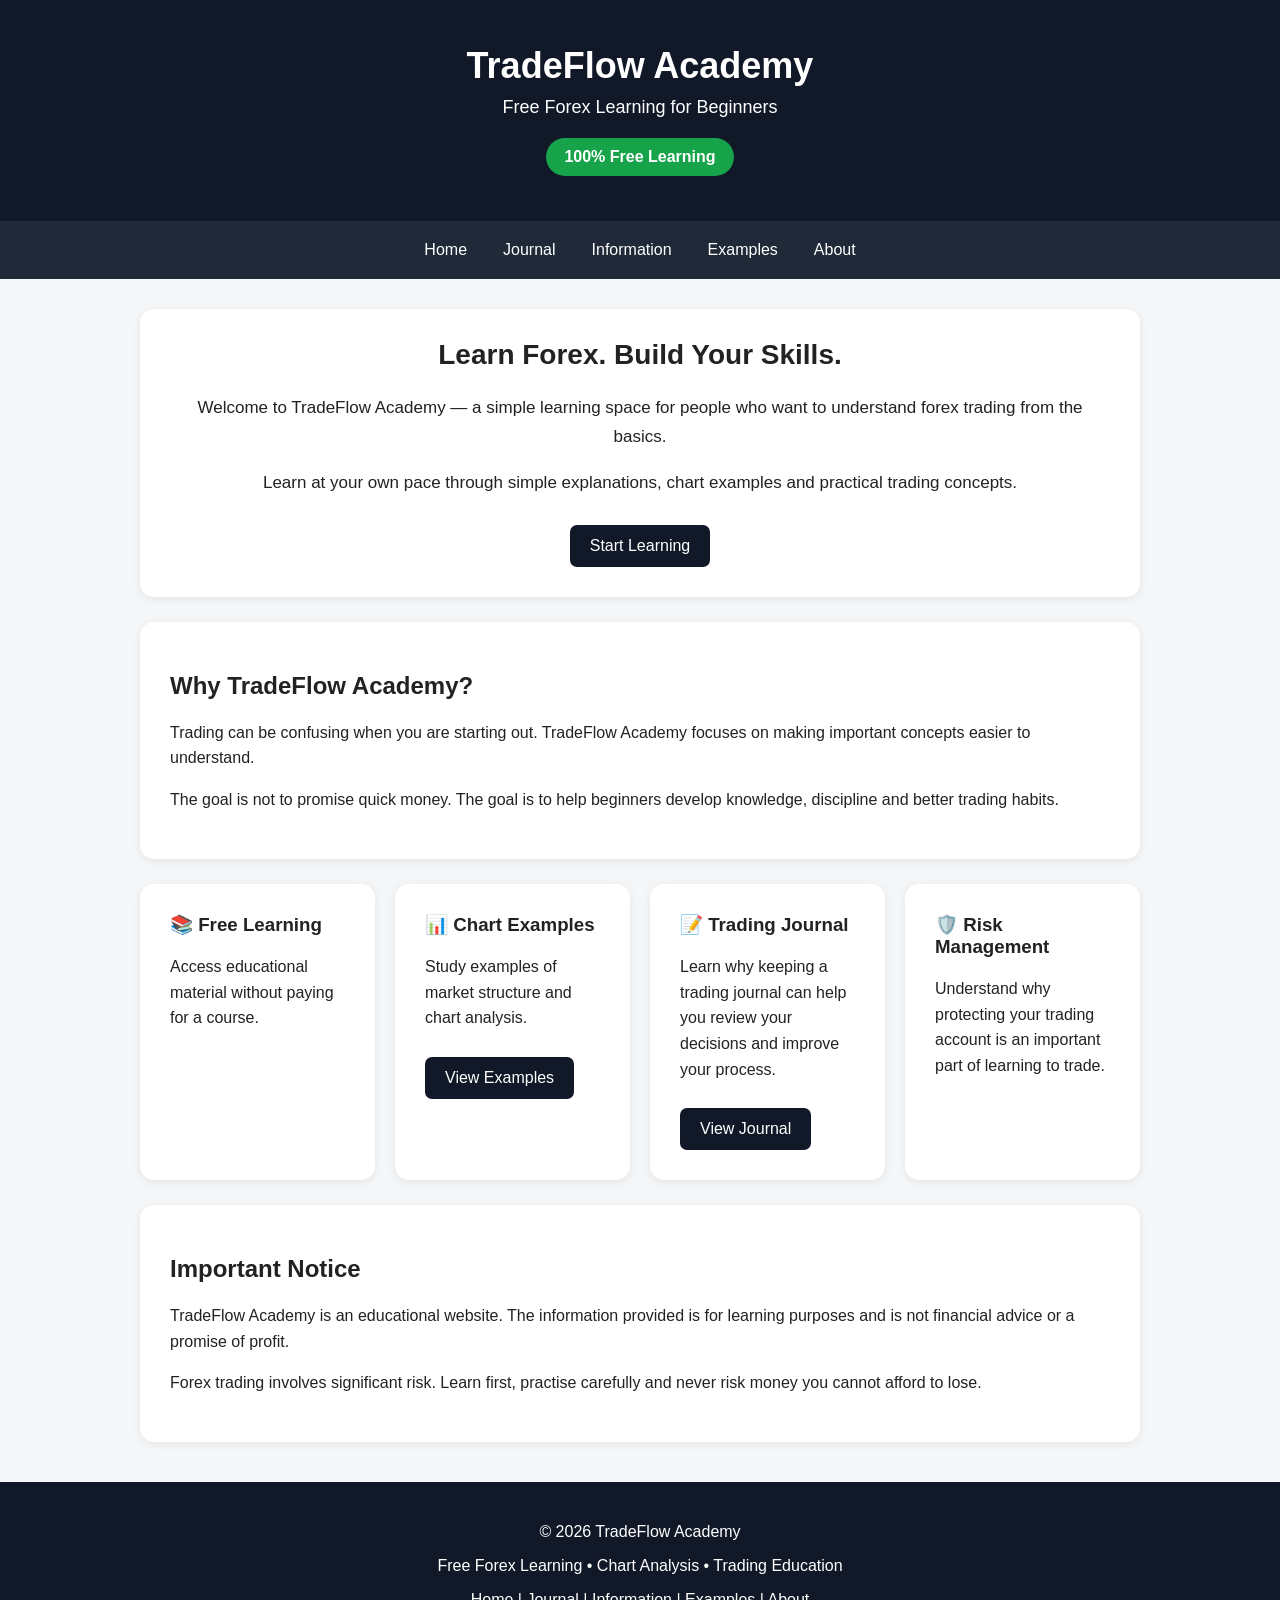
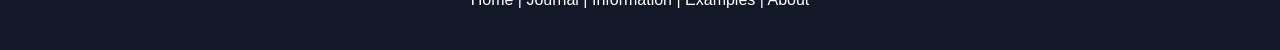
==== commit 3f9f4333: "Create index.html" ====
--- a/index.html
+++ b/index.html
@@ -1,324 +1,272 @@
 <!DOCTYPE html>
 <html lang="en">
-
 <head>
   <meta charset="UTF-8">
   <meta name="viewport" content="width=device-width, initial-scale=1.0">
-  <title>TradeFlow Academy | Trading Learning Hub</title>
-  <link rel="stylesheet" href="style.css">
+
+  <title>TradeFlow Academy | Free Forex Learning</title>
+
+  <meta name="description" content="TradeFlow Academy offers free forex learning for beginners, including market structure, chart analysis, risk management and trading basics.">
+
+  <style>
+    * {
+      box-sizing: border-box;
+    }
+
+    body {
+      margin: 0;
+      font-family: Arial, sans-serif;
+      background: #f4f6f8;
+      color: #222;
+    }
+
+    header {
+      background: #111827;
+      color: white;
+      text-align: center;
+      padding: 45px 20px;
+    }
+
+    header h1 {
+      font-size: 36px;
+      margin: 0 0 10px;
+    }
+
+    header p {
+      font-size: 18px;
+      margin: 0;
+    }
+
+    .free-badge {
+      display: inline-block;
+      margin-top: 20px;
+      padding: 10px 18px;
+      background: #16a34a;
+      color: white;
+      border-radius: 25px;
+      font-weight: bold;
+    }
+
+    nav {
+      background: #1f2937;
+      display: flex;
+      justify-content: center;
+      flex-wrap: wrap;
+      gap: 8px;
+      padding: 10px;
+    }
+
+    nav a {
+      color: white;
+      text-decoration: none;
+      padding: 10px 14px;
+      border-radius: 6px;
+    }
+
+    nav a:hover {
+      background: #374151;
+    }
+
+    .container {
+      width: 92%;
+      max-width: 1000px;
+      margin: 30px auto;
+    }
+
+    .hero,
+    .card {
+      background: white;
+      padding: 30px;
+      border-radius: 14px;
+      margin-bottom: 25px;
+      box-shadow: 0 2px 8px rgba(0,0,0,0.08);
+    }
+
+    .hero {
+      text-align: center;
+    }
+
+    .hero h2 {
+      font-size: 28px;
+      margin-top: 0;
+    }
+
+    .hero p {
+      font-size: 17px;
+      line-height: 1.7;
+    }
+
+    .features {
+      display: grid;
+      grid-template-columns: repeat(auto-fit, minmax(220px, 1fr));
+      gap: 20px;
+    }
+
+    .card h3 {
+      margin-top: 0;
+    }
+
+    .card p {
+      line-height: 1.6;
+    }
+
+    .button {
+      display: inline-block;
+      background: #111827;
+      color: white;
+      text-decoration: none;
+      padding: 12px 20px;
+      border-radius: 7px;
+      margin-top: 10px;
+    }
+
+    footer {
+      background: #111827;
+      color: white;
+      text-align: center;
+      padding: 25px 15px;
+      margin-top: 40px;
+    }
+
+    footer a {
+      color: white;
+      text-decoration: none;
+    }
+  </style>
 </head>
 
 <body>
 
-<header class="hero">
-
-  <nav>
-
-    <a class="logo" href="index.html">
-      TradeFlow<span>Academy</span>
+<header>
+  <h1>TradeFlow Academy</h1>
+
+  <p>Free Forex Learning for Beginners</p>
+
+  <div class="free-badge">
+    100% Free Learning
+  </div>
+</header>
+
+<nav>
+  <a href="index.html">Home</a>
+  <a href="journal.html">Journal</a>
+  <a href="information.html">Information</a>
+  <a href="examples.html">Examples</a>
+  <a href="about.html">About</a>
+</nav>
+
+<div class="container">
+
+  <section class="hero">
+    <h2>Learn Forex. Build Your Skills.</h2>
+
+    <p>
+      Welcome to TradeFlow Academy — a simple learning space
+      for people who want to understand forex trading from the basics.
+    </p>
+
+    <p>
+      Learn at your own pace through simple explanations,
+      chart examples and practical trading concepts.
+    </p>
+
+    <a class="button" href="information.html">
+      Start Learning
     </a>
-
-    <div class="navlinks">
-      <a href="index.html">Home</a>
-      <a href="journal.html">Journal</a>
-      <a href="information.html">Information</a>
-      <a href="examples.html">Examples</a>
-      <a href="about.html">About</a>
-    </div>
-
-  </nav>
-
-
-  <div class="hero-content">
-
-    <p class="eyebrow">TRADING LEARNING HUB</p>
-
-    <h1>
-      Read the market.<br>
-      <span>Plan the trade.</span>
-    </h1>
-
-    <p class="lead">
-      Learn the basics of market structure, price action,
-      trade planning and risk management in a simple way.
-    </p>
-
-  </div>
-
-</header>
-
-
-<main>
-
-
-<section class="section">
-
-  <div class="section-head">
-
-    <p class="eyebrow">01 — THE PROCESS</p>
-
-    <h2>Trade with a plan.</h2>
-
-    <p>
-      A trading plan helps you understand what you are looking
-      for before you enter a trade.
-    </p>
-
-  </div>
-
-
-  <div class="cards">
-
-    <article class="card">
-
-      <div class="tf">01</div>
-
-      <h3>Read</h3>
-
-      <p>
-        Study the market structure and understand what price
-        is doing before looking for an entry.
-      </p>
-
-    </article>
-
-
-    <article class="card">
-
-      <div class="tf">02</div>
-
-      <h3>Plan</h3>
-
-      <p>
-        Identify your setup, entry, stop loss and target
-        before taking the trade.
-      </p>
-
-    </article>
-
-
-    <article class="card">
-
-      <div class="tf">03</div>
-
-      <h3>Review</h3>
-
-      <p>
-        Record the trade and learn from both successful
-        and unsuccessful decisions.
-      </p>
-
-    </article>
-
-  </div>
-
-</section>
-
-
-<section class="dark-section">
-
-  <div class="section-head">
-
-    <p class="eyebrow">02 — MULTI-TIMEFRAME ANALYSIS</p>
-
-    <h2>Give every timeframe a job.</h2>
-
-    <p>
-      Different timeframes can provide different pieces
-      of information about the market.
-    </p>
-
-  </div>
-
-
-  <div class="strategy-list">
-
-    <div class="step">
-
-      <span>D1</span>
-
-      <div>
-
-        <h3>Daily</h3>
-
-        <p>
-          Look at the bigger picture and major market levels.
-        </p>
-
-      </div>
-
-    </div>
-
-
-    <div class="step">
-
-      <span>H4</span>
-
-      <div>
-
-        <h3>4 Hour</h3>
-
-        <p>
-          Study structure and important supply and demand areas.
-        </p>
-
-      </div>
-
-    </div>
-
-
-    <div class="step">
-
-      <span>M15</span>
-
-      <div>
-
-        <h3>15 Minute</h3>
-
-        <p>
-          Look for a possible entry and confirmation at a
-          planned area.
-        </p>
-
-      </div>
-
-    </div>
-
-  </div>
-
-</section>
-
-
-<section class="section">
-
-  <div class="section-head">
-
-    <p class="eyebrow">03 — RISK MANAGEMENT</p>
-
-    <h2>Protect your account.</h2>
-
-    <p>
-      Risk management is an important part of a trading plan.
-      No strategy wins every trade.
-    </p>
-
-  </div>
-
-
-  <div class="risk-grid">
-
-    <div class="risk-box">
-
-      <strong>SL</strong>
-
-      <h3>Stop Loss</h3>
-
-      <p>
-        Know where your trade idea is no longer valid
-        before entering.
-      </p>
-
-    </div>
-
-
-    <div class="risk-box">
-
-      <strong>RR</strong>
-
-      <h3>Risk & Reward</h3>
-
-      <p>
-        Plan your potential risk and reward before
-        taking the trade.
-      </p>
-
-    </div>
-
-  </div>
-
-</section>
-
-
-<section class="dark-section">
-
-  <div class="section-head">
-
-    <p class="eyebrow">04 — TRADEFLOW JOURNAL</p>
-
-    <h2>Record. Review. Improve.</h2>
-
-    <p>
-      Use the Journal to keep track of your trades,
-      results and lessons learned.
-    </p>
-
-  </div>
-
-
-  <div class="warning">
-
-    <strong>Build your process.</strong>
-
-    <p>
-      Every trade can provide information that helps you
-      improve your future decisions.
-    </p>
-
-  </div>
-
-</section>
-
-
-<section class="section">
-
-  <div class="section-head">
-
-    <p class="eyebrow">05 — TRADE EXAMPLES</p>
-
-    <h2>See the strategy in action.</h2>
-
-    <p>
-      Explore chart examples and study the reasoning behind
-      different trading setups.
-    </p>
-
-  </div>
-
-</section>
-
-
-<section class="section">
-
-  <div class="warning">
-
-    <strong>⚠ Risk notice</strong>
-
-    <p>
-      TradeFlow Academy is an educational project.
-      It does not provide financial advice or guarantee profits.
-      Forex and leveraged trading involve substantial risk.
-    </p>
-
-  </div>
-
-</section>
-
-</main>
-
+  </section>
+
+  <section class="card">
+    <h2>Why TradeFlow Academy?</h2>
+
+    <p>
+      Trading can be confusing when you are starting out.
+      TradeFlow Academy focuses on making important concepts
+      easier to understand.
+    </p>
+
+    <p>
+      The goal is not to promise quick money.
+      The goal is to help beginners develop knowledge,
+      discipline and better trading habits.
+    </p>
+  </section>
+
+  <section class="features">
+
+    <div class="card">
+      <h3>📚 Free Learning</h3>
+      <p>
+        Access educational material without paying for a course.
+      </p>
+    </div>
+
+    <div class="card">
+      <h3>📊 Chart Examples</h3>
+      <p>
+        Study examples of market structure and chart analysis.
+      </p>
+
+      <a class="button" href="examples.html">
+        View Examples
+      </a>
+    </div>
+
+    <div class="card">
+      <h3>📝 Trading Journal</h3>
+      <p>
+        Learn why keeping a trading journal can help you review
+        your decisions and improve your process.
+      </p>
+
+      <a class="button" href="journal.html">
+        View Journal
+      </a>
+    </div>
+
+    <div class="card">
+      <h3>🛡️ Risk Management</h3>
+      <p>
+        Understand why protecting your trading account is an
+        important part of learning to trade.
+      </p>
+    </div>
+
+  </section>
+
+  <section class="card">
+    <h2>Important Notice</h2>
+
+    <p>
+      TradeFlow Academy is an educational website.
+      The information provided is for learning purposes and
+      is not financial advice or a promise of profit.
+    </p>
+
+    <p>
+      Forex trading involves significant risk. Learn first,
+      practise carefully and never risk money you cannot afford to lose.
+    </p>
+  </section>
+
+</div>
 
 <footer>
 
-  <strong>TradeFlow Academy</strong>
-
-  <p>Learn • Plan • Manage Risk • Review</p>
-
-  <small>
-    Educational project. Not financial advice.
-    Trading involves substantial risk.
-  </small>
+  <p>© 2026 TradeFlow Academy</p>
+
+  <p>
+    Free Forex Learning • Chart Analysis • Trading Education
+  </p>
+
+  <p>
+    <a href="index.html">Home</a> |
+    <a href="journal.html">Journal</a> |
+    <a href="information.html">Information</a> |
+    <a href="examples.html">Examples</a> |
+    <a href="about.html">About</a>
+  </p>
 
 </footer>
 
 </body>
-
 </html>
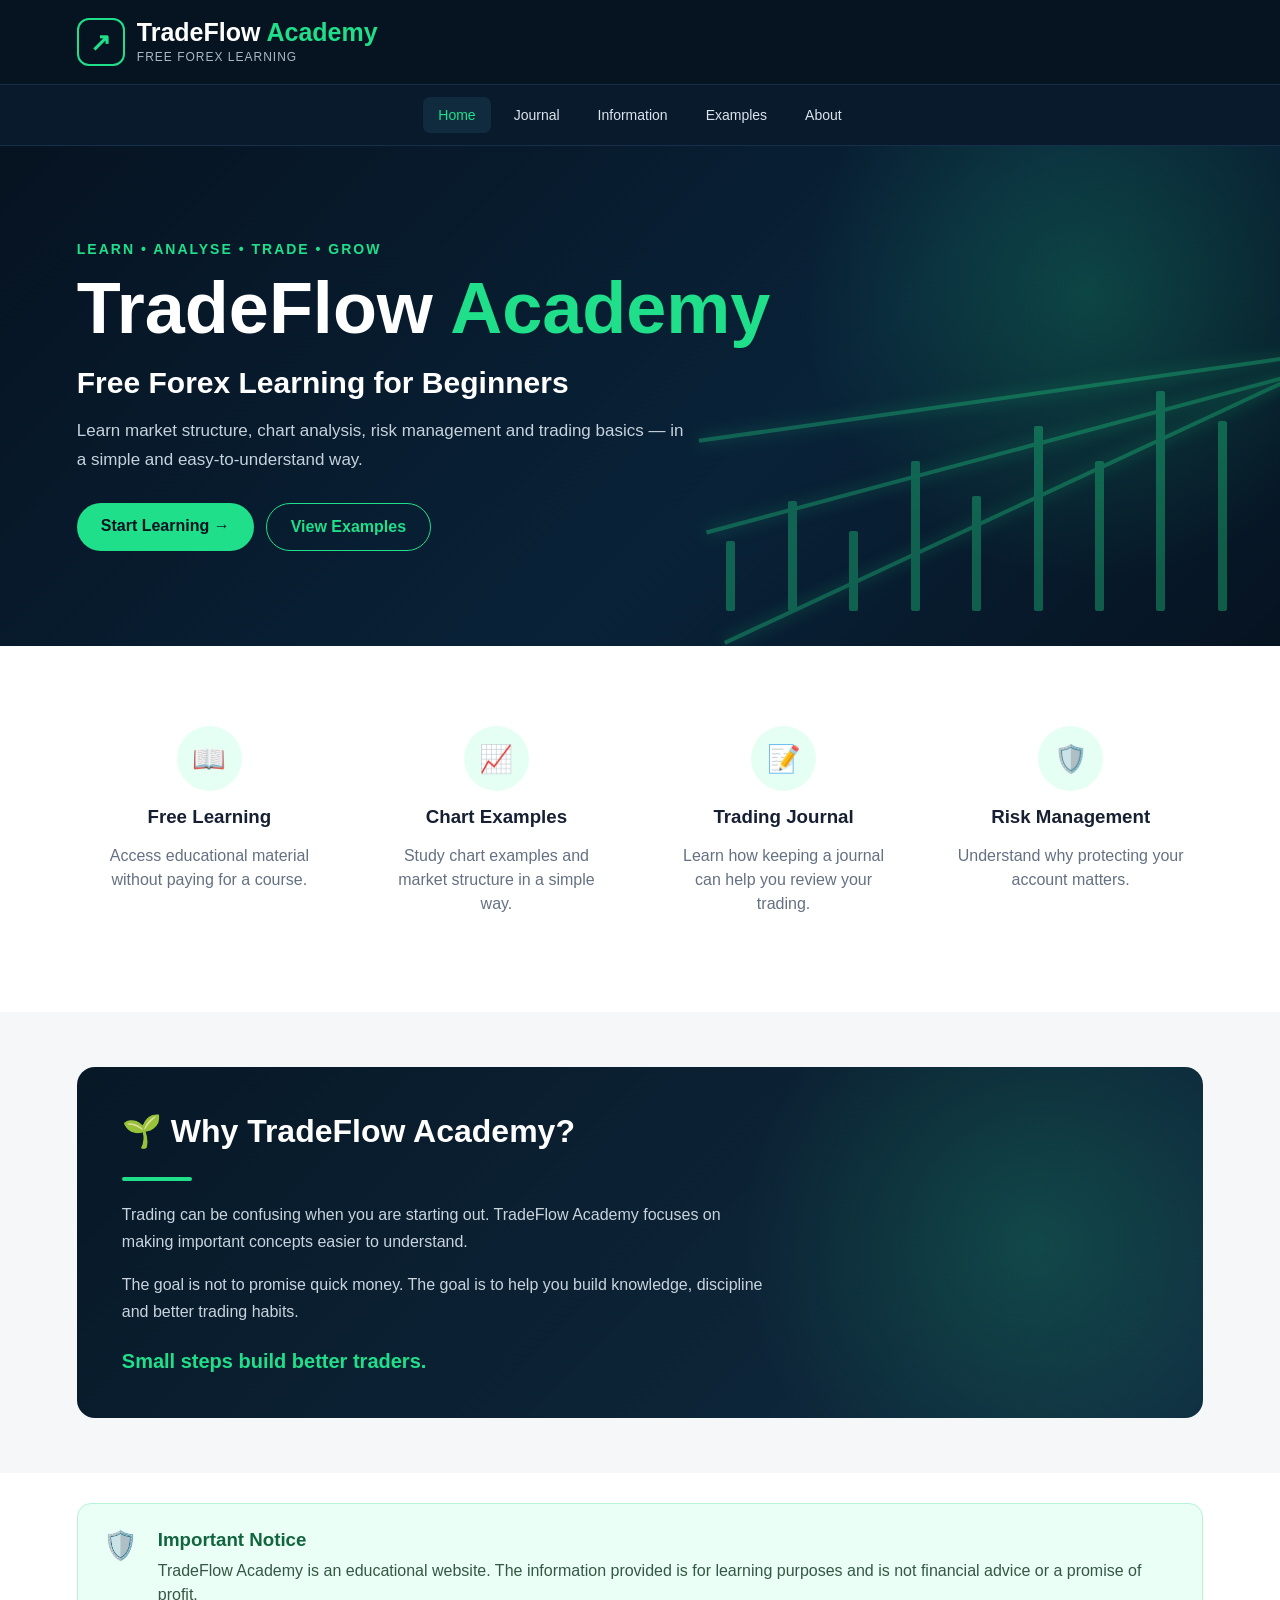
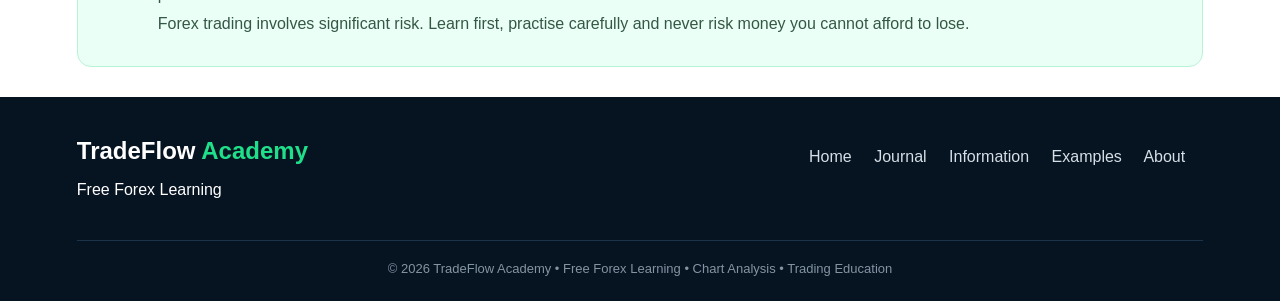
==== commit 1d45f5c9: "Create index.html" ====
--- a/index.html
+++ b/index.html
@@ -6,131 +6,476 @@
 
   <title>TradeFlow Academy | Free Forex Learning</title>
 
-  <meta name="description" content="TradeFlow Academy offers free forex learning for beginners, including market structure, chart analysis, risk management and trading basics.">
+  <meta name="description" content="TradeFlow Academy - Free forex learning for beginners. Learn chart analysis, market structure, risk management and trading basics.">
 
   <style>
     * {
       box-sizing: border-box;
     }
 
+    html {
+      scroll-behavior: smooth;
+    }
+
     body {
       margin: 0;
-      font-family: Arial, sans-serif;
-      background: #f4f6f8;
-      color: #222;
-    }
-
+      font-family: Arial, Helvetica, sans-serif;
+      background: #f5f7f9;
+      color: #172033;
+    }
+
+    /* HEADER */
     header {
-      background: #111827;
+      background: #061321;
       color: white;
-      text-align: center;
-      padding: 45px 20px;
-    }
-
-    header h1 {
-      font-size: 36px;
-      margin: 0 0 10px;
-    }
-
-    header p {
-      font-size: 18px;
-      margin: 0;
-    }
-
-    .free-badge {
-      display: inline-block;
-      margin-top: 20px;
-      padding: 10px 18px;
-      background: #16a34a;
+      padding: 18px 6%;
+      border-bottom: 1px solid #17304a;
+    }
+
+    .top {
+      max-width: 1200px;
+      margin: auto;
+      display: flex;
+      align-items: center;
+      justify-content: space-between;
+      gap: 20px;
+    }
+
+    .brand {
+      display: flex;
+      align-items: center;
+      gap: 12px;
+    }
+
+    .logo {
+      width: 48px;
+      height: 48px;
+      border: 2px solid #20df8a;
+      border-radius: 12px;
+      display: flex;
+      align-items: center;
+      justify-content: center;
+      color: #20df8a;
+      font-size: 25px;
+      font-weight: bold;
+    }
+
+    .brand-name {
+      font-size: 25px;
+      font-weight: 800;
+      line-height: 1;
+    }
+
+    .tradeflow {
       color: white;
-      border-radius: 25px;
-      font-weight: bold;
-    }
-
+    }
+
+    .academy {
+      color: #20df8a;
+    }
+
+    .tagline {
+      color: #aab8c7;
+      font-size: 12px;
+      margin-top: 5px;
+      letter-spacing: 1px;
+    }
+
+    /* NAVIGATION */
     nav {
-      background: #1f2937;
+      background: #081a2b;
+      padding: 12px 6%;
+      border-bottom: 1px solid #17304a;
+    }
+
+    nav .nav-inner {
+      max-width: 1200px;
+      margin: auto;
       display: flex;
       justify-content: center;
       flex-wrap: wrap;
       gap: 8px;
-      padding: 10px;
     }
 
     nav a {
+      color: #dce5ed;
+      text-decoration: none;
+      padding: 10px 15px;
+      border-radius: 7px;
+      font-size: 14px;
+      transition: 0.2s;
+    }
+
+    nav a:hover,
+    nav a.active {
+      color: #20df8a;
+      background: #102b3e;
+    }
+
+    /* HERO */
+    .hero {
+      position: relative;
+      overflow: hidden;
+      background:
+        radial-gradient(circle at 85% 30%, rgba(32,223,138,0.20), transparent 25%),
+        linear-gradient(135deg, #061321, #092238 60%, #061321);
       color: white;
-      text-decoration: none;
-      padding: 10px 14px;
-      border-radius: 6px;
-    }
-
-    nav a:hover {
-      background: #374151;
-    }
-
-    .container {
-      width: 92%;
-      max-width: 1000px;
-      margin: 30px auto;
-    }
-
-    .hero,
-    .card {
-      background: white;
-      padding: 30px;
-      border-radius: 14px;
-      margin-bottom: 25px;
-      box-shadow: 0 2px 8px rgba(0,0,0,0.08);
-    }
-
-    .hero {
-      text-align: center;
+      min-height: 500px;
+      display: flex;
+      align-items: center;
+    }
+
+    .hero-content {
+      width: 88%;
+      max-width: 1200px;
+      margin: auto;
+      padding: 70px 0;
+      position: relative;
+      z-index: 2;
+    }
+
+    .eyebrow {
+      color: #20df8a;
+      font-weight: bold;
+      letter-spacing: 2px;
+      font-size: 14px;
+      margin-bottom: 15px;
+    }
+
+    .hero h1 {
+      font-size: clamp(42px, 7vw, 72px);
+      line-height: 1;
+      margin: 0;
+      max-width: 750px;
+    }
+
+    .hero h1 .white {
+      color: white;
+    }
+
+    .hero h1 .green {
+      color: #20df8a;
     }
 
     .hero h2 {
-      font-size: 28px;
-      margin-top: 0;
+      font-size: clamp(20px, 3vw, 30px);
+      margin: 22px 0 12px;
     }
 
     .hero p {
+      max-width: 620px;
+      color: #c6d2dc;
       font-size: 17px;
       line-height: 1.7;
     }
 
-    .features {
-      display: grid;
-      grid-template-columns: repeat(auto-fit, minmax(220px, 1fr));
-      gap: 20px;
-    }
-
-    .card h3 {
-      margin-top: 0;
-    }
-
-    .card p {
-      line-height: 1.6;
+    .hero-buttons {
+      display: flex;
+      flex-wrap: wrap;
+      gap: 12px;
+      margin-top: 28px;
     }
 
     .button {
       display: inline-block;
-      background: #111827;
+      text-decoration: none;
+      padding: 14px 24px;
+      border-radius: 30px;
+      font-weight: bold;
+      transition: 0.2s;
+    }
+
+    .button-green {
+      background: #20df8a;
+      color: #061321;
+    }
+
+    .button-green:hover {
+      background: #39f09b;
+      transform: translateY(-2px);
+    }
+
+    .button-outline {
+      border: 1px solid #20df8a;
+      color: #20df8a;
+    }
+
+    .button-outline:hover {
+      background: #20df8a;
+      color: #061321;
+    }
+
+    /* CHART DECORATION */
+    .chart {
+      position: absolute;
+      right: -30px;
+      bottom: 35px;
+      width: 48%;
+      height: 260px;
+      opacity: 0.35;
+    }
+
+    .chart-line {
+      position: absolute;
+      width: 100%;
+      height: 4px;
+      background: #20df8a;
+      transform: rotate(-17deg);
+      box-shadow: 0 0 15px #20df8a;
+    }
+
+    .chart-line.one {
+      top: 160px;
+      transform: rotate(-25deg);
+    }
+
+    .chart-line.two {
+      top: 100px;
+      transform: rotate(-15deg);
+    }
+
+    .chart-line.three {
+      top: 45px;
+      transform: rotate(-8deg);
+    }
+
+    .candle {
+      position: absolute;
+      width: 9px;
+      background: #20df8a;
+      bottom: 0;
+      border-radius: 2px;
+    }
+
+    .c1 { left: 5%; height: 70px; }
+    .c2 { left: 15%; height: 110px; }
+    .c3 { left: 25%; height: 80px; }
+    .c4 { left: 35%; height: 150px; }
+    .c5 { left: 45%; height: 115px; }
+    .c6 { left: 55%; height: 185px; }
+    .c7 { left: 65%; height: 150px; }
+    .c8 { left: 75%; height: 220px; }
+    .c9 { left: 85%; height: 190px; }
+
+    /* FEATURES */
+    .features {
+      background: white;
+      padding: 55px 6%;
+    }
+
+    .feature-grid {
+      max-width: 1200px;
+      margin: auto;
+      display: grid;
+      grid-template-columns: repeat(4, 1fr);
+      gap: 22px;
+    }
+
+    .feature {
+      text-align: center;
+      padding: 25px 18px;
+      border-radius: 15px;
+      transition: 0.2s;
+    }
+
+    .feature:hover {
+      transform: translateY(-5px);
+      box-shadow: 0 10px 30px rgba(0,0,0,0.08);
+    }
+
+    .icon {
+      width: 65px;
+      height: 65px;
+      margin: auto;
+      border-radius: 50%;
+      background: #e6fff4;
+      color: #13b873;
+      display: flex;
+      align-items: center;
+      justify-content: center;
+      font-size: 27px;
+    }
+
+    .feature h3 {
+      margin: 15px 0 8px;
+    }
+
+    .feature p {
+      color: #647181;
+      line-height: 1.5;
+    }
+
+    /* WHY SECTION */
+    .why {
+      padding: 55px 6%;
+      background: #f5f7f9;
+    }
+
+    .why-box {
+      max-width: 1200px;
+      margin: auto;
+      border-radius: 18px;
+      padding: 45px;
       color: white;
+      background:
+        radial-gradient(circle at 85% 50%, rgba(32,223,138,0.18), transparent 30%),
+        linear-gradient(135deg, #071827, #102b40);
+      position: relative;
+      overflow: hidden;
+    }
+
+    .why-box h2 {
+      font-size: 32px;
+      margin-top: 0;
+    }
+
+    .green-line {
+      width: 70px;
+      height: 4px;
+      background: #20df8a;
+      margin: 12px 0 20px;
+      border-radius: 5px;
+    }
+
+    .why-box p {
+      max-width: 650px;
+      color: #c9d4dd;
+      line-height: 1.7;
+      font-size: 16px;
+    }
+
+    .quote {
+      margin-top: 25px;
+      color: #20df8a;
+      font-size: 20px;
+      font-weight: bold;
+    }
+
+    /* NOTICE */
+    .notice {
+      padding: 30px 6%;
+      background: white;
+    }
+
+    .notice-box {
+      max-width: 1200px;
+      margin: auto;
+      padding: 25px;
+      border-radius: 14px;
+      background: #eafff5;
+      border: 1px solid #b8f3d7;
+      display: flex;
+      gap: 20px;
+      align-items: flex-start;
+    }
+
+    .notice-icon {
+      font-size: 28px;
+    }
+
+    .notice h3 {
+      margin: 0 0 8px;
+      color: #12663f;
+    }
+
+    .notice p {
+      margin: 5px 0;
+      color: #355747;
+      line-height: 1.5;
+    }
+
+    /* FOOTER */
+    footer {
+      background: #061321;
+      color: white;
+      padding: 40px 6% 25px;
+    }
+
+    .footer-inner {
+      max-width: 1200px;
+      margin: auto;
+      display: flex;
+      justify-content: space-between;
+      gap: 30px;
+      flex-wrap: wrap;
+    }
+
+    .footer-brand {
+      font-size: 24px;
+      font-weight: bold;
+    }
+
+    .footer-links a {
+      color: #d5dfe7;
       text-decoration: none;
-      padding: 12px 20px;
-      border-radius: 7px;
-      margin-top: 10px;
-    }
-
-    footer {
-      background: #111827;
-      color: white;
+      margin-right: 18px;
+      line-height: 2.5;
+    }
+
+    .footer-links a:hover {
+      color: #20df8a;
+    }
+
+    .footer-bottom {
+      max-width: 1200px;
+      margin: 25px auto 0;
+      padding-top: 20px;
+      border-top: 1px solid #1b3449;
       text-align: center;
-      padding: 25px 15px;
-      margin-top: 40px;
-    }
-
-    footer a {
-      color: white;
-      text-decoration: none;
+      color: #8494a3;
+      font-size: 13px;
+    }
+
+    /* MOBILE */
+    @media (max-width: 800px) {
+      .top {
+        justify-content: center;
+      }
+
+      .feature-grid {
+        grid-template-columns: repeat(2, 1fr);
+      }
+
+      .chart {
+        opacity: 0.15;
+        width: 80%;
+      }
+
+      .hero-content {
+        padding: 55px 0;
+      }
+    }
+
+    @media (max-width: 520px) {
+      .brand-name {
+        font-size: 21px;
+      }
+
+      .logo {
+        width: 42px;
+        height: 42px;
+      }
+
+      .hero h1 {
+        font-size: 43px;
+      }
+
+      .feature-grid {
+        grid-template-columns: 1fr;
+      }
+
+      .why-box {
+        padding: 30px 24px;
+      }
+
+      .notice-box {
+        display: block;
+      }
+
+      nav a {
+        font-size: 13px;
+        padding: 8px 10px;
+      }
     }
   </style>
 </head>
@@ -138,45 +483,134 @@
 <body>
 
 <header>
-  <h1>TradeFlow Academy</h1>
-
-  <p>Free Forex Learning for Beginners</p>
-
-  <div class="free-badge">
-    100% Free Learning
+  <div class="top">
+
+    <div class="brand">
+      <div class="logo">↗</div>
+
+      <div>
+        <div class="brand-name">
+          <span class="tradeflow">TradeFlow</span>
+          <span class="academy"> Academy</span>
+        </div>
+
+        <div class="tagline">
+          FREE FOREX LEARNING
+        </div>
+      </div>
+
+    </div>
+
   </div>
 </header>
 
 <nav>
-  <a href="index.html">Home</a>
-  <a href="journal.html">Journal</a>
-  <a href="information.html">Information</a>
-  <a href="examples.html">Examples</a>
-  <a href="about.html">About</a>
+  <div class="nav-inner">
+    <a href="index.html" class="active">Home</a>
+    <a href="journal.html">Journal</a>
+    <a href="information.html">Information</a>
+    <a href="examples.html">Examples</a>
+    <a href="about.html">About</a>
+  </div>
 </nav>
 
-<div class="container">
-
-  <section class="hero">
-    <h2>Learn Forex. Build Your Skills.</h2>
+<section class="hero">
+
+  <div class="hero-content">
+
+    <div class="eyebrow">
+      LEARN • ANALYSE • TRADE • GROW
+    </div>
+
+    <h1>
+      <span class="white">TradeFlow</span>
+      <span class="green"> Academy</span>
+    </h1>
+
+    <h2>Free Forex Learning for Beginners</h2>
 
     <p>
-      Welcome to TradeFlow Academy — a simple learning space
-      for people who want to understand forex trading from the basics.
+      Learn market structure, chart analysis, risk management
+      and trading basics — in a simple and easy-to-understand way.
     </p>
 
-    <p>
-      Learn at your own pace through simple explanations,
-      chart examples and practical trading concepts.
-    </p>
-
-    <a class="button" href="information.html">
-      Start Learning
-    </a>
-  </section>
-
-  <section class="card">
-    <h2>Why TradeFlow Academy?</h2>
+    <div class="hero-buttons">
+      <a href="information.html" class="button button-green">
+        Start Learning →
+      </a>
+
+      <a href="examples.html" class="button button-outline">
+        View Examples
+      </a>
+    </div>
+
+  </div>
+
+  <div class="chart">
+    <div class="candle c1"></div>
+    <div class="candle c2"></div>
+    <div class="candle c3"></div>
+    <div class="candle c4"></div>
+    <div class="candle c5"></div>
+    <div class="candle c6"></div>
+    <div class="candle c7"></div>
+    <div class="candle c8"></div>
+    <div class="candle c9"></div>
+
+    <div class="chart-line one"></div>
+    <div class="chart-line two"></div>
+    <div class="chart-line three"></div>
+  </div>
+
+</section>
+
+<section class="features">
+
+  <div class="feature-grid">
+
+    <div class="feature">
+      <div class="icon">📖</div>
+      <h3>Free Learning</h3>
+      <p>
+        Access educational material without paying for a course.
+      </p>
+    </div>
+
+    <div class="feature">
+      <div class="icon">📈</div>
+      <h3>Chart Examples</h3>
+      <p>
+        Study chart examples and market structure in a simple way.
+      </p>
+    </div>
+
+    <div class="feature">
+      <div class="icon">📝</div>
+      <h3>Trading Journal</h3>
+      <p>
+        Learn how keeping a journal can help you review your trading.
+      </p>
+    </div>
+
+    <div class="feature">
+      <div class="icon">🛡️</div>
+      <h3>Risk Management</h3>
+      <p>
+        Understand why protecting your account matters.
+      </p>
+    </div>
+
+  </div>
+
+</section>
+
+<section class="why">
+
+  <div class="why-box">
+
+    <h2>🌱 Why TradeFlow Academy?</h2>
+
+    <div class="green-line"></div>
 
     <p>
       Trading can be confusing when you are starting out.
@@ -186,85 +620,70 @@
 
     <p>
       The goal is not to promise quick money.
-      The goal is to help beginners develop knowledge,
-      discipline and better trading habits.
+      The goal is to help you build knowledge, discipline
+      and better trading habits.
     </p>
-  </section>
-
-  <section class="features">
-
-    <div class="card">
-      <h3>📚 Free Learning</h3>
+
+    <div class="quote">
+      Small steps build better traders.
+    </div>
+
+  </div>
+
+</section>
+
+<section class="notice">
+
+  <div class="notice-box">
+
+    <div class="notice-icon">🛡️</div>
+
+    <div>
+      <h3>Important Notice</h3>
+
       <p>
-        Access educational material without paying for a course.
+        TradeFlow Academy is an educational website.
+        The information provided is for learning purposes
+        and is not financial advice or a promise of profit.
       </p>
-    </div>
-
-    <div class="card">
-      <h3>📊 Chart Examples</h3>
+
       <p>
-        Study examples of market structure and chart analysis.
+        Forex trading involves significant risk.
+        Learn first, practise carefully and never risk money
+        you cannot afford to lose.
       </p>
-
-      <a class="button" href="examples.html">
-        View Examples
-      </a>
-    </div>
-
-    <div class="card">
-      <h3>📝 Trading Journal</h3>
-      <p>
-        Learn why keeping a trading journal can help you review
-        your decisions and improve your process.
-      </p>
-
-      <a class="button" href="journal.html">
-        View Journal
-      </a>
-    </div>
-
-    <div class="card">
-      <h3>🛡️ Risk Management</h3>
-      <p>
-        Understand why protecting your trading account is an
-        important part of learning to trade.
-      </p>
-    </div>
-
-  </section>
-
-  <section class="card">
-    <h2>Important Notice</h2>
-
-    <p>
-      TradeFlow Academy is an educational website.
-      The information provided is for learning purposes and
-      is not financial advice or a promise of profit.
-    </p>
-
-    <p>
-      Forex trading involves significant risk. Learn first,
-      practise carefully and never risk money you cannot afford to lose.
-    </p>
-  </section>
-
-</div>
+    </div>
+
+  </div>
+
+</section>
 
 <footer>
 
-  <p>© 2026 TradeFlow Academy</p>
-
-  <p>
-    Free Forex Learning • Chart Analysis • Trading Education
-  </p>
-
-  <p>
-    <a href="index.html">Home</a> |
-    <a href="journal.html">Journal</a> |
-    <a href="information.html">Information</a> |
-    <a href="examples.html">Examples</a> |
-    <a href="about.html">About</a>
-  </p>
+  <div class="footer-inner">
+
+    <div>
+      <div class="footer-brand">
+        <span class="tradeflow">TradeFlow</span>
+        <span class="academy"> Academy</span>
+      </div>
+
+      <p>Free Forex Learning</p>
+    </div>
+
+    <div class="footer-links">
+      <a href="index.html">Home</a>
+      <a href="journal.html">Journal</a>
+      <a href="information.html">Information</a>
+      <a href="examples.html">Examples</a>
+      <a href="about.html">About</a>
+    </div>
+
+  </div>
+
+  <div class="footer-bottom">
+    © 2026 TradeFlow Academy • Free Forex Learning • Chart Analysis • Trading Education
+  </div>
 
 </footer>
 
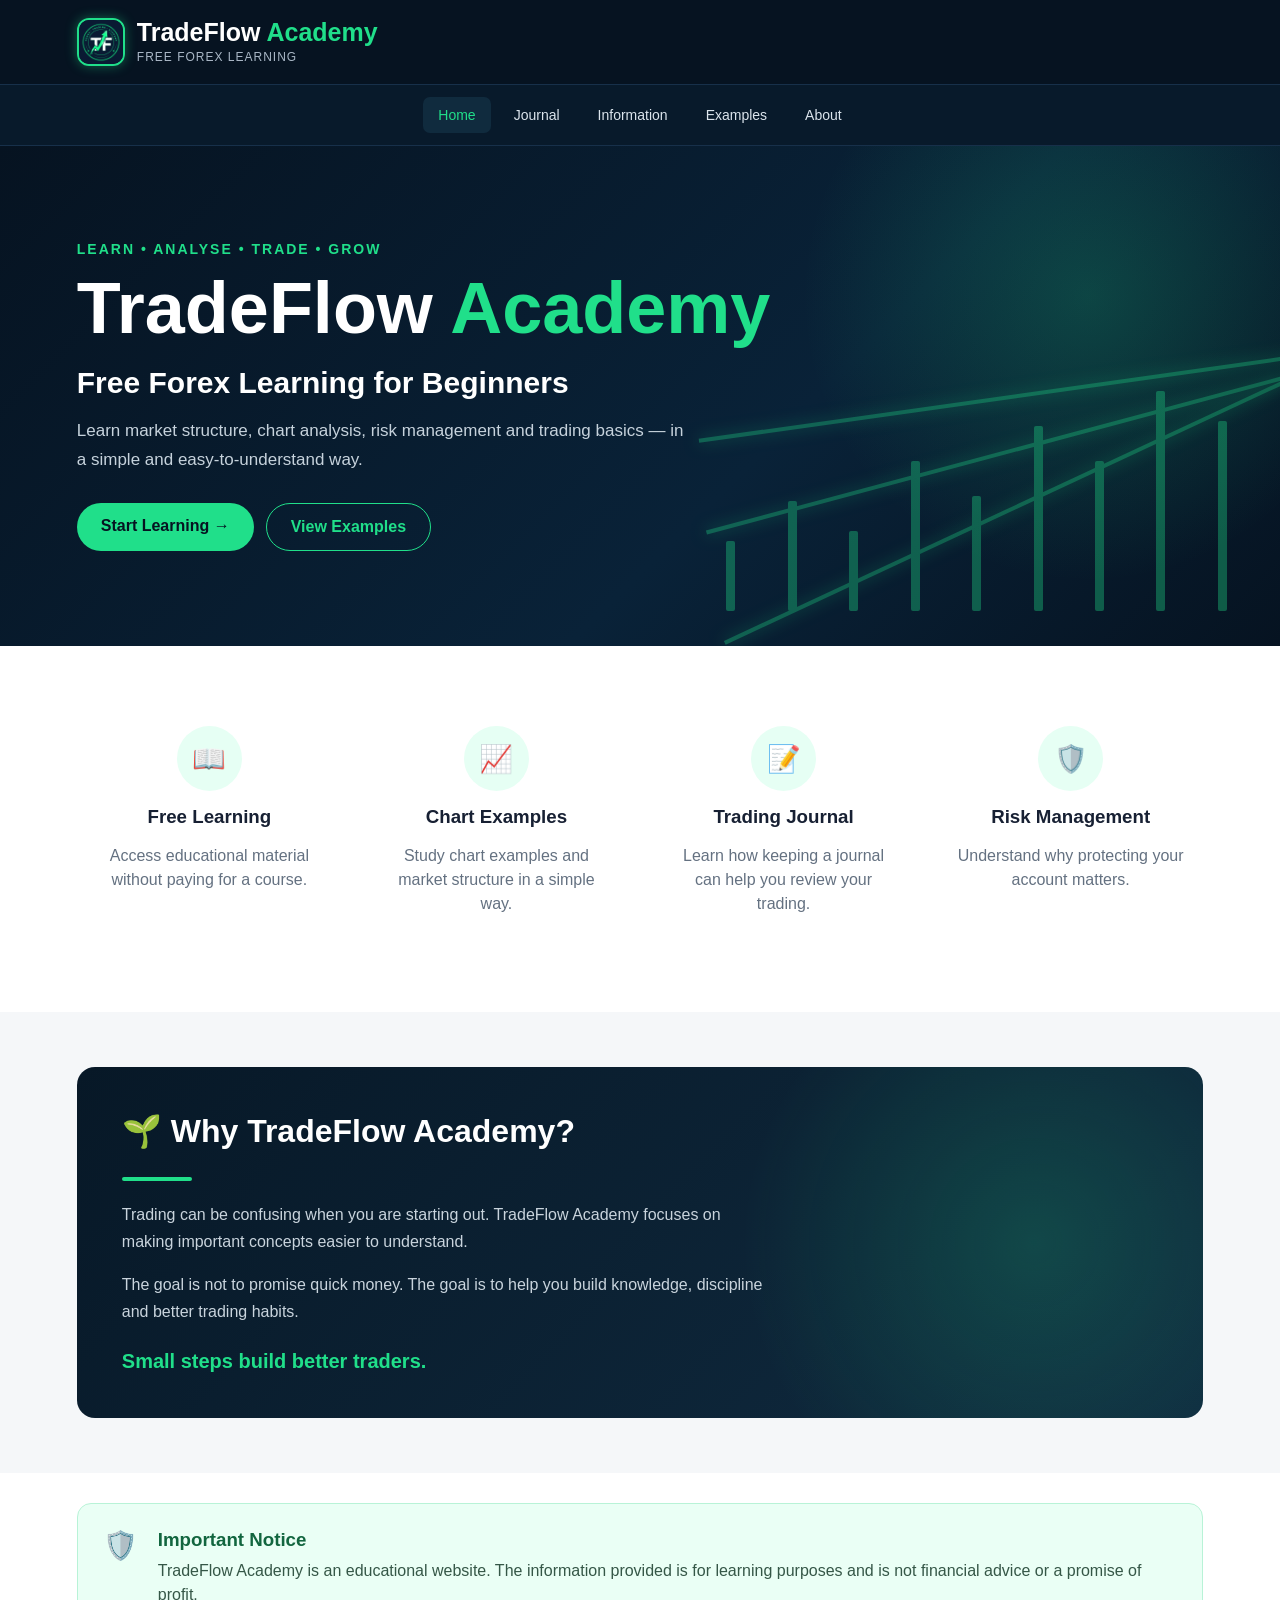
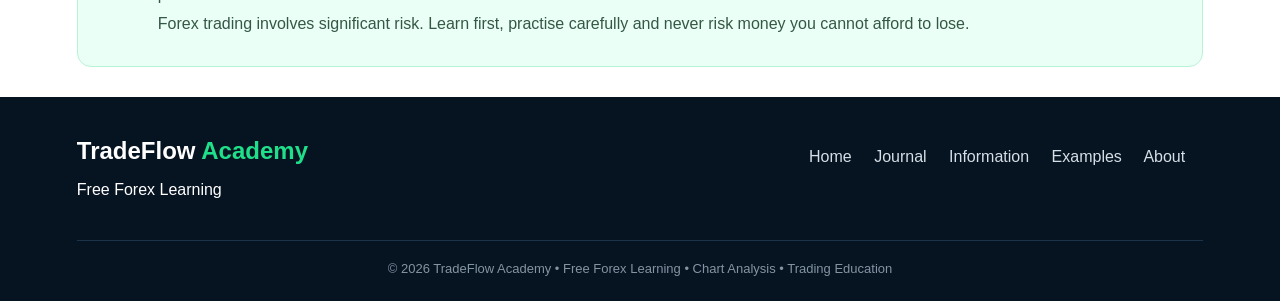
==== commit 003401e6: "Create index.html" ====
--- a/index.html
+++ b/index.html
@@ -7,6 +7,11 @@
   <title>TradeFlow Academy | Free Forex Learning</title>
 
   <meta name="description" content="TradeFlow Academy - Free forex learning for beginners. Learn chart analysis, market structure, risk management and trading basics.">
+
+  <!-- FAVICON FOR GOOGLE SEARCH LOGO -->
+  <link rel="icon" type="image/png" href="logo.png">
+  <link rel="apple-touch-icon" href="logo.png">
+  <meta name="theme-color" content="#061321">
 
   <style>
     * {
@@ -50,14 +55,10 @@
     .logo {
       width: 48px;
       height: 48px;
+      border-radius: 12px;
+      object-fit: cover;
       border: 2px solid #20df8a;
-      border-radius: 12px;
-      display: flex;
-      align-items: center;
-      justify-content: center;
-      color: #20df8a;
-      font-size: 25px;
-      font-weight: bold;
+      box-shadow: 0 0 12px rgba(32,223,138,0.4);
     }
 
     .brand-name {
@@ -486,7 +487,7 @@
   <div class="top">
 
     <div class="brand">
-      <div class="logo">↗</div>
+      <img src="logo.png" class="logo" alt="TradeFlow Academy Logo">
 
       <div>
         <div class="brand-name">
